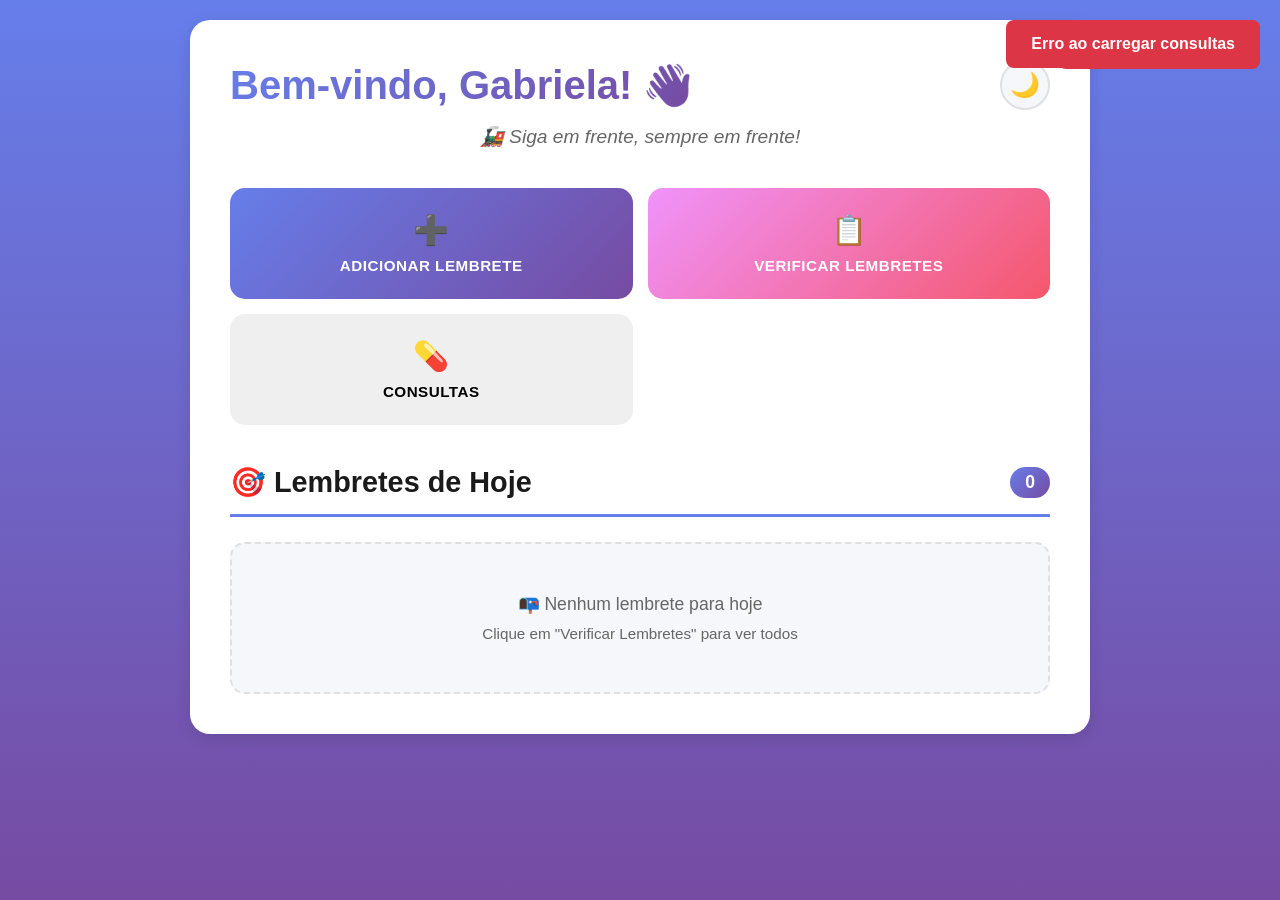
==== index.html @ a09200aa "Update index.html" ====
<!DOCTYPE html>
<html lang="pt-BR">
<head>
  <meta charset="UTF-8">
  <meta name="viewport" content="width=device-width, initial-scale=1.0">
  <title>Sistema de Lembretes - Gabriela</title>
  <link rel="stylesheet" href="styles.css">
</head>
<body>
  <div class="container">
    <!-- Header com Toggle Dark/Light -->
    <header class="header">
      <div class="header-content">
        <h1 class="welcome-title">Bem-vindo, Gabriela! 👋</h1>
        <button class="theme-toggle" id="themeToggle" aria-label="Alternar tema">🌙</button>
      </div>
      <p class="daily-message" id="dailyMessage"></p>
    </header>

    <!-- Seção de Ações -->
    <section class="actions-section">
      <div class="actions-container">
        <button class="action-btn btn-add" id="btnAdicionar" aria-label="Adicionar novo lembrete">
          <span class="btn-icon">➕</span>
          <span class="btn-text">Adicionar Lembrete</span>
        </button>
        <button class="action-btn btn-verify" id="btnVerificar" aria-label="Verificar lembretes até 2 semanas">
          <span class="btn-icon">📋</span>
          <span class="btn-text">Verificar Lembretes</span>
        </button>
        <button class="action-btn btn-consultas" id="btnConsultas" aria-label="Gerenciar consultas">
          <span class="btn-icon">💊</span>
          <span class="btn-text">Consultas</span>
        </button>
      </div>
    </section>

    <!-- Modal para Adicionar Lembrete -->
    <div id="modalAdicionar" class="modal hidden">
      <div class="modal-content">
        <div class="modal-header">
          <h2>Adicionar Novo Lembrete</h2>
          <button class="close-btn" id="closeModal">&times;</button>
        </div>
        <form id="formLembrete" class="form-lembrete">
          <div class="form-group">
            <label for="nome">Nome do Contato</label>
            <input type="text" id="nome" placeholder="Digite o nome" maxlength="100">
          </div>
          <div class="form-group">
            <label for="telefone">Telefone</label>
            <input type="text" id="telefone" placeholder="Ex: 5537991118750 ou 037991118750" maxlength="15">
          </div>
          <div class="form-group">
            <label for="data">Data do Lembrete</label>
            <input type="date" id="data">
          </div>
          <div class="form-group">
            <label for="descricao">Mensagem</label>
            <textarea id="descricao" placeholder="Descreva o lembrete..." rows="4" maxlength="500"></textarea>
          </div>
          <button type="submit" class="submit-btn">Salvar Lembrete</button>
        </form>
      </div>
    </div>

    <!-- Modal para Verificar/Gerenciar Lembretes (NOVO) -->
    <div id="modalVerificar" class="modal-verificar hidden">
      <div class="modal-verificar-content">
        <div class="modal-verificar-header">
          <h2>📋 Verificar Lembretes</h2>
          <button class="close-btn-verificar" id="closeVerificar">&times;</button>
        </div>

        <!-- Filtros -->
        <div class="filtros-section">
          <div class="filtro-group">
            <label>Mostrar:</label>
            <select id="filtroSemana">
              <option value="semana">Esta Semana</option>
              <option value="duas-semanas">Até 2 Semanas</option>
              <option value="mes">Este Mês</option>
              <option value="todos" selected>Todos</option>
            </select>
          </div>

          <div class="filtro-group">
            <label>Status:</label>
            <select id="filtroStatus">
              <option value="todos" selected>Todos</option>
              <option value="pendentes">Pendentes</option>
              <option value="enviados">Enviados</option>
            </select>
          </div>

          <button class="btn-atualizar-modal" id="btnAtualizarModal">🔄 Atualizar</button>
        </div>

        <!-- Container de Lembretes -->
        <div class="lembretes-verificar-container" id="containerVerificar">
          <div class="loading">Carregando lembretes...</div>
        </div>

        <!-- Estatísticas -->
        <div class="modal-verificar-footer">
          <div class="stats">
            <span>Total: <strong id="totalStats">0</strong></span>
            <span>Pendentes: <strong id="pendentesStats">0</strong></span>
            <span>Enviados: <strong id="enviadosStats">0</strong></span>
          </div>
          <button class="btn-fechar-modal" id="btnFecharVerificar">Fechar</button>
        </div>
      </div>
    </div>

    <!-- Modal de Edição (dentro do modal de verificar) -->
    <div id="modalEditar" class="modal-editar hidden">
      <div class="modal-editar-content">
        <div class="modal-editar-header">
          <h2>Editar Lembrete</h2>
          <button class="close-btn" id="closeEditar">&times;</button>
        </div>

        <form id="formEditar" class="form-editar">
          <div class="form-group">
            <label for="editarNome">Nome do Contato</label>
            <input type="text" id="editarNome" placeholder="Digite o nome" maxlength="100">
          </div>

          <div class="form-group">
            <label for="editarTelefone">Telefone</label>
            <input type="text" id="editarTelefone" placeholder="Ex: 5537991118750" maxlength="15">
          </div>

          <div class="form-group">
            <label for="editarData">Data do Lembrete</label>
            <input type="date" id="editarData">
          </div>

          <div class="form-group">
            <label for="editarDescricao">Mensagem</label>
            <textarea id="editarDescricao" placeholder="Descreva o lembrete..." rows="4" maxlength="500"></textarea>
          </div>

          <div class="form-group">
            <label for="editarEnviado">
              <input type="checkbox" id="editarEnviado">
              Marcado como Enviado
            </label>
          </div>

          <div class="modal-editar-buttons">
            <button type="submit" class="btn-salvar-editar">✅ Salvar Alterações</button>
            <button type="button" class="btn-cancelar-editar" id="btnCancelarEditar">Cancelar</button>
          </div>
        </form>
      </div>
    </div>

    <!-- ==================== MODAL CONSULTAS ==================== -->
    <div id="modalConsultas" class="hidden">
      <div class="modal-consultas-content">
        
        <!-- Header -->
        <div class="modal-consultas-header">
          <h2>💊 Gerenciar Consultas</h2>
          <button class="close-consultas-btn" id="closeConsultas">&times;</button>
        </div>

        <!-- Abas -->
        <div class="consultas-tabs">
          <button class="tab-button active" onclick="document.querySelectorAll('.tab-content').forEach(e => e.classList.remove('active')); document.getElementById('tabAdicionar').classList.add('active'); document.querySelectorAll('.tab-button').forEach(e => e.classList.remove('active')); this.classList.add('active');">
            ➕ Adicionar
          </button>
          <button class="tab-button" onclick="document.querySelectorAll('.tab-content').forEach(e => e.classList.remove('active')); document.getElementById('tabListar').classList.add('active'); document.querySelectorAll('.tab-button').forEach(e => e.classList.remove('active')); this.classList.add('active');">
            📋 Minhas Consultas
          </button>
          <button class="tab-button" onclick="document.querySelectorAll('.tab-content').forEach(e => e.classList.remove('active')); document.getElementById('tabRelatorio').classList.add('active'); document.querySelectorAll('.tab-button').forEach(e => e.classList.remove('active')); this.classList.add('active');">
            📊 Relatório
          </button>
        </div>

        <!-- Aba: Adicionar -->
        <div id="tabAdicionar" class="tab-content active">
          <form id="formConsulta">
            <div class="form-group-consulta">
              <label for="mesConsulta">Mês *</label>
              <select id="mesConsulta" required>
                <option value="">Selecione...</option>
                <option value="01">01 - Janeiro</option>
                <option value="02">02 - Fevereiro</option>
                <option value="03">03 - Março</option>
                <option value="04">04 - Abril</option>
                <option value="05">05 - Maio</option>
                <option value="06">06 - Junho</option>
                <option value="07">07 - Julho</option>
                <option value="08">08 - Agosto</option>
                <option value="09">09 - Setembro</option>
                <option value="10">10 - Outubro</option>
                <option value="11">11 - Novembro</option>
                <option value="12">12 - Dezembro</option>
              </select>
            </div>

            <div class="form-group-consulta">
              <label for="anoConsulta">Ano *</label>
              <select id="anoConsulta" required>
                <option value="">Selecione...</option>
                <option value="2024">2024</option>
                <option value="2025">2025</option>
                <option value="2026" selected>2026</option>
                <option value="2027">2027</option>
              </select>
            </div>

            <div class="form-group-consulta">
              <label for="nomeConsulta">Nome da Pessoa *</label>
              <input type="text" id="nomeConsulta" placeholder="Ex: João Silva" required maxlength="100">
            </div>

            <div class="form-group-consulta">
              <label for="telefoneConsulta">Telefone</label>
              <input type="tel" id="telefoneConsulta" placeholder="Ex: 5537991118750" maxlength="15">
            </div>

            <div class="form-group-consulta">
              <label for="dataAgendamento">Data de Agendamento *</label>
              <input type="date" id="dataAgendamento" required>
            </div>

            <div class="form-group-consulta">
              <label for="dataConsulta">Data da Consulta *</label>
              <input type="date" id="dataConsulta" required>
            </div>

            <div class="form-group-consulta">
              <label for="formaPagamento">Forma de Pagamento</label>
              <select id="formaPagamento">
                <option value="">Selecione...</option>
                <option value="Dinheiro">Dinheiro</option>
                <option value="Débito">Débito</option>
                <option value="Crédito">Crédito</option>
                <option value="PIX">PIX</option>
                <option value="Cheque">Cheque</option>
                <option value="Outro">Outro</option>
              </select>
            </div>

            <div class="form-group-consulta">
              <label for="valorConsulta">Valor (R$)</label>
              <input type="number" id="valorConsulta" placeholder="Ex: 150.00" step="0.01" min="0">
            </div>

            <div class="form-group-consulta">
              <label for="notasConsulta">Notas</label>
              <textarea id="notasConsulta" placeholder="Observações adicionais..."></textarea>
            </div>

            <div class="form-buttons">
              <button type="submit" class="btn-submit-consulta">✅ Adicionar Consulta</button>
            </div>
          </form>
        </div>

        <!-- Aba: Listar -->
        <div id="tabListar" class="tab-content">
          <div id="containerConsultas" class="grid-consultas">
            <div class="empty-state">
              <p>📭 Carregando consultas...</p>
            </div>
          </div>
        </div>

        <!-- Aba: Relatório -->
        <div id="tabRelatorio" class="tab-content">
          <h3>📊 Gerar Relatório</h3>
          
          <div class="relatorio-filters">
            <select id="filtroMesRelatorio">
              <option value="">Mês (Todos)</option>
              <option value="01">01 - Janeiro</option>
              <option value="02">02 - Fevereiro</option>
              <option value="03">03 - Março</option>
              <option value="04">04 - Abril</option>
              <option value="05">05 - Maio</option>
              <option value="06">06 - Junho</option>
              <option value="07">07 - Julho</option>
              <option value="08">08 - Agosto</option>
              <option value="09">09 - Setembro</option>
              <option value="10">10 - Outubro</option>
              <option value="11">11 - Novembro</option>
              <option value="12">12 - Dezembro</option>
            </select>

            <select id="filtroAnoRelatorio">
              <option value="">Ano (Todos)</option>
              <option value="2024">2024</option>
              <option value="2025">2025</option>
              <option value="2026">2026</option>
              <option value="2027">2027</option>
            </select>

            <button id="btnGerarRelatorio">📊 Gerar Relatório</button>
          </div>

          <p style="color: #999; margin-top: 20px;">
            💡 <strong>Dica:</strong> Deixe em branco para gerar relatório de todos os períodos.<br>
            O relatório será aberto em uma nova janela com opção de impressão.
          </p>
        </div>

      </div>
    </div>
    <!-- ==================== FIM MODAL CONSULTAS ==================== -->

    <!-- Seção de Lembretes do Dia (se quiser manter) -->
    <section class="lembretes-section">
      <div class="lembretes-header">
        <h2>🎯 Lembretes de Hoje</h2>
        <span class="lembretes-count" id="countLembretes">0</span>
      </div>
      <div id="containerLembretes" class="lembretes-container">
        <div class="empty-state">
          <p>📭 Nenhum lembrete para hoje</p>
          <p class="empty-text">Clique em "Verificar Lembretes" para ver todos</p>
        </div>
      </div>
    </section>
  </div>

  <script src="mensagens.js"></script>
  <script src="main.js"></script>
  <script src="scroll-gradient.js"></script>
  <script src="consultas.js"></script>
</body>
</html>
---- styles.css ----
* {
  margin: 0;
  padding: 0;
  box-sizing: border-box;
}


:root {
  --primary-color: #667eea;
  --secondary-color: #764ba2;
  --text-primary: #1a1a1a;
  --text-secondary: #666;
  --bg-primary: #ffffff;
  --bg-secondary: #f5f7fa;
  --border-color: #e0e0e0;
  --shadow: 0 4px 15px rgba(0, 0, 0, 0.1);
  --transition: all 0.3s ease;
  --gradient-top: #667eea;
  --gradient-bottom: #764ba2;
}

body.dark-mode {
  --text-primary: #ffffff;
  --text-secondary: #b0b0b0;
  --bg-primary: #1a1a2e;
  --bg-secondary: #16213e;
  --border-color: #2d3561;
  --shadow: 0 4px 15px rgba(0, 0, 0, 0.3);
  --gradient-top: #0f0f1e;
  --gradient-bottom: #1a1a2e;
}

html, body {
  height: 100%;
}

body {
  font-family: 'Segoe UI', Tahoma, Geneva, Verdana, sans-serif;
  background: linear-gradient(180deg, var(--gradient-top) 0%, var(--gradient-bottom) 100%);
  background-attachment: fixed;
  color: var(--text-primary);
  transition: var(--transition);
  min-height: 100vh;
  padding: 20px;
}

.container {
  max-width: 900px;
  margin: 0 auto;
  background: var(--bg-primary);
  border-radius: 20px;
  padding: 40px;
  box-shadow: var(--shadow);
  animation: slideUp 0.5s ease;
}

/* Animações */
@keyframes slideUp {
  from {
    opacity: 0;
    transform: translateY(20px);
  }
  to {
    opacity: 1;
    transform: translateY(0);
  }
}

@keyframes slideDown {
  from {
    opacity: 0;
    transform: translateY(-20px);
  }
  to {
    opacity: 1;
    transform: translateY(0);
  }
}

@keyframes slideIn {
  from {
    opacity: 0;
    transform: translateX(-10px);
  }
  to {
    opacity: 1;
    transform: translateX(0);
  }
}

@keyframes fadeIn {
  from {
    opacity: 0;
  }
  to {
    opacity: 1;
  }
}

/* Header */
.header {
  text-align: center;
  margin-bottom: 40px;
  position: relative;
}

.header-content {
  display: flex;
  justify-content: space-between;
  align-items: center;
  margin-bottom: 15px;
}

.welcome-title {
  font-size: 2.5em;
  background: linear-gradient(135deg, var(--primary-color), var(--secondary-color));
  -webkit-background-clip: text;
  -webkit-text-fill-color: transparent;
  -moz-background-clip: text;
  -moz-text-fill-color: transparent;
  background-clip: text;
  margin: 0;
}

.theme-toggle {
  background: var(--bg-secondary);
  border: 2px solid var(--border-color);
  border-radius: 50%;
  width: 50px;
  height: 50px;
  font-size: 1.5em;
  cursor: pointer;
  transition: var(--transition);
  display: flex;
  align-items: center;
  justify-content: center;
}

.theme-toggle:hover {
  transform: scale(1.1);
  background: var(--primary-color);
  color: white;
  border-color: var(--primary-color);
}

.daily-message {
  font-size: 1.2em;
  color: var(--text-secondary);
  font-style: italic;
  margin: 15px 0 0 0;
}

/* Actions Section */
.actions-section {
  margin-bottom: 40px;
}

.actions-container {
  display: grid;
  grid-template-columns: 1fr 1fr;
  gap: 15px;
}

.action-btn.btn-gerenciar {
  background: linear-gradient(135deg, #20c997 0%, #138496 100%);
  color: white;
  grid-column: 1 / -1;
}

.action-btn.btn-gerenciar:hover {
  transform: translateY(-5px);
  box-shadow: 0 10px 25px rgba(32, 201, 151, 0.4);
}

.action-btn {
  display: flex;
  flex-direction: column;
  align-items: center;
  justify-content: center;
  gap: 10px;
  padding: 25px;
  border: none;
  border-radius: 15px;
  font-size: 1em;
  cursor: pointer;
  transition: var(--transition);
  font-weight: 600;
  text-transform: uppercase;
  letter-spacing: 0.5px;
}

.btn-add {
  background: linear-gradient(135deg, #667eea 0%, #764ba2 100%);
  color: white;
}

.btn-add:hover {
  transform: translateY(-5px);
  box-shadow: 0 10px 25px rgba(102, 126, 234, 0.4);
}

.btn-verify {
  background: linear-gradient(135deg, #f093fb 0%, #f5576c 100%);
  color: white;
}

.btn-verify:hover {
  transform: translateY(-5px);
  box-shadow: 0 10px 25px rgba(245, 87, 108, 0.4);
}

.btn-icon {
  font-size: 1.8em;
}

.btn-text {
  font-size: 0.95em;
}

/* Modal */
.modal {
  position: fixed;
  top: 0;
  left: 0;
  width: 100%;
  height: 100%;
  background: rgba(0, 0, 0, 0.5);
  display: flex;
  justify-content: center;
  align-items: center;
  z-index: 1000;
  animation: fadeIn 0.3s ease;
}

.modal.hidden {
  display: none;
}

.modal-content {
  background: var(--bg-primary);
  border-radius: 15px;
  padding: 30px;
  max-width: 500px;
  width: 90%;
  box-shadow: var(--shadow);
  animation: slideDown 0.3s ease;
}

.modal-header {
  display: flex;
  justify-content: space-between;
  align-items: center;
  margin-bottom: 20px;
  padding-bottom: 15px;
  border-bottom: 2px solid var(--border-color);
}

.modal-header h2 {
  font-size: 1.5em;
  color: var(--text-primary);
}

.close-btn {
  background: none;
  border: none;
  font-size: 1.8em;
  cursor: pointer;
  color: var(--text-secondary);
  transition: var(--transition);
}

.close-btn:hover {
  color: var(--primary-color);
  transform: rotate(90deg);
}

/* Form */
.form-lembrete {
  display: grid;
  gap: 20px;
}

.form-group {
  display: grid;
  gap: 8px;
}

.form-group label {
  font-weight: 600;
  color: var(--text-primary);
  font-size: 0.95em;
}

.form-group input,
.form-group textarea {
  padding: 12px 15px;
  border: 2px solid var(--border-color);
  border-radius: 8px;
  font-size: 1em;
  background: var(--bg-secondary);
  color: var(--text-primary);
  transition: var(--transition);
  font-family: inherit;
}

.form-group input:focus,
.form-group textarea:focus {
  outline: none;
  border-color: var(--primary-color);
  box-shadow: 0 0 10px rgba(102, 126, 234, 0.2);
}

.submit-btn {
  padding: 12px;
  background: linear-gradient(135deg, #667eea 0%, #764ba2 100%);
  color: white;
  border: none;
  border-radius: 8px;
  font-size: 1em;
  font-weight: 600;
  cursor: pointer;
  transition: var(--transition);
  text-transform: uppercase;
  letter-spacing: 0.5px;
}

.submit-btn:hover {
  transform: translateY(-2px);
  box-shadow: 0 10px 25px rgba(102, 126, 234, 0.4);
}

/* Lembretes Section */
.lembretes-section {
  margin-top: 40px;
}

.lembretes-header {
  display: flex;
  justify-content: space-between;
  align-items: center;
  margin-bottom: 25px;
  padding-bottom: 15px;
  border-bottom: 3px solid var(--primary-color);
}

.lembretes-header h2 {
  font-size: 1.8em;
  color: var(--text-primary);
}

.lembretes-count {
  background: linear-gradient(135deg, #667eea 0%, #764ba2 100%);
  color: white;
  padding: 5px 15px;
  border-radius: 20px;
  font-weight: 600;
  font-size: 1.1em;
}

.lembretes-container {
  display: grid;
  gap: 15px;
}

.empty-state {
  text-align: center;
  padding: 60px 20px;
  background: var(--bg-secondary);
  border-radius: 15px;
  border: 2px dashed var(--border-color);
}

.empty-state p {
  font-size: 1.3em;
  color: var(--text-secondary);
  margin: 10px 0;
}

.empty-text {
  font-size: 0.95em !important;
  color: var(--text-secondary);
}

/* Card de Lembrete */
.lembrete-card {
  background: var(--bg-secondary);
  border-left: 5px solid var(--primary-color);
  border-radius: 10px;
  padding: 20px;
  transition: var(--transition);
  animation: slideIn 0.3s ease;
}

.lembrete-card:hover {
  box-shadow: var(--shadow);
  transform: translateY(-3px);
}

.lembrete-header {
  display: grid;
  grid-template-columns: 1fr auto;
  gap: 15px;
  margin-bottom: 15px;
  align-items: start;
}

.lembrete-info h3 {
  font-size: 1.3em;
  color: var(--text-primary);
  margin-bottom: 8px;
  word-break: break-word;
}

/* Telefone Destacado */
.lembrete-telefone-destaque {
  background: linear-gradient(135deg, #667eea 0%, #764ba2 100%);
  color: white;
  padding: 10px 15px;
  border-radius: 8px;
  font-size: 1.05em;
  font-weight: 600;
  display: inline-block;
  transition: var(--transition);
  user-select: all;
}

.lembrete-telefone-destaque:hover {
  transform: scale(1.02);
  box-shadow: 0 5px 15px rgba(102, 126, 234, 0.3);
  cursor: pointer;
}

.lembrete-status {
  display: inline-block;
  padding: 6px 12px;
  border-radius: 20px;
  font-size: 0.85em;
  font-weight: 600;
  text-transform: uppercase;
}

.status-pendente {
  background: #fff3cd;
  color: #856404;
}

.status-enviado {
  background: #d4edda;
  color: #155724;
}

.lembrete-body {
  margin-bottom: 15px;
}

.lembrete-data {
  color: var(--text-secondary);
  font-size: 0.9em;
  margin-bottom: 10px;
}

/* Mensagem Destacada */
.lembrete-mensagem-destaque {
  background: var(--bg-primary);
  border: 2px solid var(--primary-color);
  border-radius: 8px;
  padding: 12px 15px;
  margin-bottom: 5px;
  transition: var(--transition);
  cursor: pointer;
  user-select: all;
}

.lembrete-mensagem-destaque:hover {
  background: linear-gradient(135deg, rgba(102, 126, 234, 0.1), rgba(118, 75, 162, 0.1));
  box-shadow: 0 5px 15px rgba(102, 126, 234, 0.2);
  border-color: #764ba2;
}

.lembrete-mensagem-destaque p {
  color: var(--text-primary);
  font-size: 0.95em;
  line-height: 1.6;
  margin: 0;
  word-break: break-word;
}

.lembrete-actions {
  display: flex;
  gap: 10px;
  flex-wrap: wrap;
  justify-content: flex-end;
}

.lembrete-btn {
  padding: 8px 15px;
  border: none;
  border-radius: 6px;
  cursor: pointer;
  font-size: 0.85em;
  font-weight: 600;
  transition: var(--transition);
  white-space: nowrap;
}

.btn-copiar {
  background: #17a2b8;
  color: white;
}

.btn-copiar:hover {
  background: #138496;
  transform: scale(1.05);
}

.btn-enviado {
  background: #d4edda;
  color: #155724;
}

.btn-enviado:hover {
  background: #c3e6cb;
  transform: scale(1.05);
}

.btn-deletar {
  background: #f8d7da;
  color: #721c24;
}

.btn-deletar:hover {
  background: #f5c6cb;
  transform: scale(1.05);
}

/* Modal de Confirmação */
.modal-confirmacao {
  position: fixed;
  top: 0;
  left: 0;
  width: 100%;
  height: 100%;
  background: rgba(0, 0, 0, 0.6);
  display: flex;
  justify-content: center;
  align-items: center;
  z-index: 3000;
  animation: fadeIn 0.3s ease;
}

.modal-confirmacao-content {
  background: var(--bg-primary);
  padding: 30px;
  border-radius: 15px;
  box-shadow: var(--shadow);
  text-align: center;
  border: 2px solid #dc3545;
  animation: slideDown 0.3s ease;
  max-width: 400px;
  width: 90%;
}

.modal-confirmacao-content h3 {
  color: var(--text-primary);
  margin-bottom: 15px;
  font-size: 1.3em;
}

.modal-confirmacao-content p {
  color: var(--text-secondary);
  margin-bottom: 20px;
}

.modal-confirmacao-buttons {
  display: flex;
  gap: 10px;
  justify-content: center;
}

.btn-confirm-delete,
.btn-cancel-delete {
  padding: 10px 20px;
  color: white;
  border: none;
  border-radius: 6px;
  cursor: pointer;
  font-weight: 600;
  transition: var(--transition);
}

.btn-confirm-delete {
  background: #dc3545;
}

.btn-confirm-delete:hover {
  background: #c82333;
  transform: scale(1.05);
}

.btn-cancel-delete {
  background: #6c757d;
}

.btn-cancel-delete:hover {
  background: #5a6268;
  transform: scale(1.05);
}

/* ========== MODAL VERIFICAR ========== */

.modal-verificar {
  position: fixed;
  top: 0;
  left: 0;
  width: 100%;
  height: 100%;
  background: rgba(0, 0, 0, 0.6);
  display: flex;
  justify-content: center;
  align-items: center;
  z-index: 1500;
  animation: fadeIn 0.3s ease;
}

.modal-verificar.hidden {
  display: none;
}

.modal-verificar-content {
  background: var(--bg-primary);
  border-radius: 15px;
  max-width: 1000px;
  width: 95%;
  height: 85vh;
  display: flex;
  flex-direction: column;
  box-shadow: 0 10px 50px rgba(0, 0, 0, 0.3);
  animation: slideDown 0.3s ease;
  border: 2px solid var(--primary-color);
}

.modal-verificar-header {
  background: linear-gradient(135deg, var(--primary-color), var(--secondary-color));
  color: white;
  padding: 20px 30px;
  border-radius: 13px 13px 0 0;
  display: flex;
  justify-content: space-between;
  align-items: center;
  border-bottom: 3px solid var(--secondary-color);
}

.modal-verificar-header h2 {
  font-size: 1.8em;
  margin: 0;
}

.close-btn-verificar {
  background: none;
  border: none;
  font-size: 1.8em;
  cursor: pointer;
  color: white;
  transition: all 0.3s ease;
}

.close-btn-verificar:hover {
  transform: rotate(90deg);
  opacity: 0.8;
}

.filtros-section {
  background: var(--bg-secondary);
  padding: 20px 30px;
  display: flex;
  gap: 20px;
  align-items: center;
  border-bottom: 1px solid var(--border-color);
  flex-wrap: wrap;
}

.filtro-group {
  display: flex;
  align-items: center;
  gap: 10px;
}

.filtro-group label {
  font-weight: 600;
  color: var(--text-primary);
  white-space: nowrap;
  font-size: 0.95em;
}

.filtro-group select {
  padding: 8px 12px;
  border: 2px solid var(--border-color);
  border-radius: 6px;
  background: var(--bg-primary);
  color: var(--text-primary);
  cursor: pointer;
  font-size: 0.95em;
  transition: all 0.3s ease;
}

.filtro-group select:focus {
  outline: none;
  border-color: var(--primary-color);
  box-shadow: 0 0 8px rgba(102, 126, 234, 0.3);
}

.btn-atualizar-modal {
  background: linear-gradient(135deg, #17a2b8, #138496);
  color: white;
  padding: 8px 20px;
  border: none;
  border-radius: 6px;
  cursor: pointer;
  font-weight: 600;
  transition: all 0.3s ease;
  font-size: 0.95em;
  margin-left: auto;
}

.btn-atualizar-modal:hover {
  transform: scale(1.05);
  box-shadow: 0 5px 15px rgba(23, 162, 184, 0.3);
}

.lembretes-verificar-container {
  flex: 1;
  overflow-y: auto;
  padding: 20px 30px;
  display: grid;
  grid-template-columns: repeat(auto-fill, minmax(350px, 1fr));
  gap: 20px;
}

.loading {
  grid-column: 1 / -1;
  text-align: center;
  padding: 60px 20px;
  font-size: 1.2em;
  color: var(--text-secondary);
  animation: pulse 1.5s infinite;
}

.sem-lembretes {
  grid-column: 1 / -1;
  text-align: center;
  padding: 80px 40px;
}

.sem-lembretes-icon {
  font-size: 4em;
  margin-bottom: 20px;
}

.sem-lembretes-texto {
  font-size: 1.3em;
  color: var(--text-secondary);
  margin: 10px 0;
}

.lembrete-verificar-card {
  background: var(--bg-secondary);
  border: 2px solid var(--primary-color);
  border-radius: 12px;
  padding: 20px;
  transition: all 0.3s ease;
  animation: slideIn 0.3s ease;
  display: flex;
  flex-direction: column;
}

.lembrete-verificar-card:hover {
  transform: translateY(-5px);
  box-shadow: 0 10px 30px rgba(102, 126, 234, 0.3);
  border-color: var(--secondary-color);
}

.lembrete-card-header {
  display: flex;
  justify-content: space-between;
  align-items: start;
  margin-bottom: 15px;
  padding-bottom: 10px;
  border-bottom: 1px solid var(--border-color);
}

.lembrete-card-title h3 {
  font-size: 1.3em;
  color: var(--text-primary);
  margin: 0 0 5px 0;
  word-break: break-word;
}

.lembrete-card-status {
  display: inline-block;
  padding: 6px 12px;
  border-radius: 20px;
  font-size: 0.85em;
  font-weight: 600;
  text-transform: uppercase;
  white-space: nowrap;
}

.lembrete-card-body {
  flex: 1;
  margin-bottom: 15px;
}

.lembrete-info-item {
  display: flex;
  gap: 10px;
  margin-bottom: 10px;
  padding: 8px;
  background: var(--bg-primary);
  border-radius: 6px;
  border-left: 3px solid var(--primary-color);
}

.lembrete-info-label {
  font-weight: 600;
  color: var(--primary-color);
  white-space: nowrap;
  min-width: 80px;
  font-size: 0.9em;
}

.lembrete-info-value {
  color: var(--text-primary);
  word-break: break-word;
  flex: 1;
  font-size: 0.9em;
}

.lembrete-telefone-card {
  background: linear-gradient(135deg, var(--primary-color), var(--secondary-color));
  color: white !important;
  border-left-color: white !important;
}

.lembrete-telefone-card .lembrete-info-label {
  color: white;
}

.lembrete-telefone-card .lembrete-info-value {
  color: white;
}

.lembrete-mensagem-card {
  background: linear-gradient(135deg, rgba(102, 126, 234, 0.1), rgba(118, 75, 162, 0.1));
  border-left-color: var(--secondary-color);
}

.lembrete-mensagem-card .lembrete-info-label {
  color: var(--secondary-color);
}

.lembrete-card-actions {
  display: flex;
  gap: 10px;
  flex-wrap: wrap;
}

.btn-card-acao {
  flex: 1;
  min-width: 100px;
  padding: 10px 15px;
  border: none;
  border-radius: 6px;
  cursor: pointer;
  font-weight: 600;
  font-size: 0.9em;
  transition: all 0.3s ease;
  text-align: center;
}

.btn-editar {
  background: #007bff;
  color: white;
}

.btn-editar:hover {
  background: #0056b3;
  transform: scale(1.05);
}

.btn-marcar-enviado {
  background: #28a745;
  color: white;
}

.btn-marcar-enviado:hover {
  background: #218838;
  transform: scale(1.05);
}

.btn-marcar-enviado.enviado {
  background: #6c757d;
}

.btn-marcar-enviado.enviado:hover {
  background: #5a6268;
}

.btn-deletar-card {
  background: #dc3545;
  color: white;
}

.btn-deletar-card:hover {
  background: #c82333;
  transform: scale(1.05);
}

.modal-verificar-footer {
  background: var(--bg-secondary);
  border-top: 2px solid var(--border-color);
  padding: 20px 30px;
  display: flex;
  justify-content: space-between;
  align-items: center;
  flex-wrap: wrap;
  gap: 20px;
  border-radius: 0 0 13px 13px;
}

.stats {
  display: flex;
  gap: 30px;
  font-size: 1em;
}

.stats span {
  color: var(--text-primary);
}

.stats strong {
  background: linear-gradient(135deg, var(--primary-color), var(--secondary-color));
  -webkit-background-clip: text;
  -webkit-text-fill-color: transparent;
  -moz-background-clip: text;
  -moz-text-fill-color: transparent;
  background-clip: text;
  font-size: 1.2em;
  margin-left: 5px;
}

.btn-fechar-modal {
  background: linear-gradient(135deg, #dc3545, #c82333);
  color: white;
  border: none;
  padding: 10px 25px;
  border-radius: 8px;
  cursor: pointer;
  font-weight: 600;
  font-size: 1em;
  transition: all 0.3s ease;
}

.btn-fechar-modal:hover {
  transform: translateY(-2px);
  box-shadow: 0 5px 15px rgba(220, 53, 69, 0.3);
}

/* ========== MODAL EDITAR ========== */

.modal-editar {
  position: fixed;
  top: 0;
  left: 0;
  width: 100%;
  height: 100%;
  background: rgba(0, 0, 0, 0.6);
  display: flex;
  justify-content: center;
  align-items: center;
  z-index: 2000;
  animation: fadeIn 0.3s ease;
}

.modal-editar.hidden {
  display: none;
}

.modal-editar-content {
  background: var(--bg-primary);
  border-radius: 15px;
  padding: 30px;
  max-width: 500px;
  width: 90%;
  box-shadow: 0 10px 50px rgba(0, 0, 0, 0.3);
  animation: slideDown 0.3s ease;
  border: 2px solid var(--primary-color);
}

.modal-editar-header {
  display: flex;
  justify-content: space-between;
  align-items: center;
  margin-bottom: 20px;
  padding-bottom: 15px;
  border-bottom: 2px solid var(--border-color);
}

.modal-editar-header h2 {
  font-size: 1.5em;
  color: var(--text-primary);
  margin: 0;
}

.form-editar {
  display: grid;
  gap: 18px;
}

.form-editar .form-group {
  display: grid;
  gap: 8px;
}

.form-editar label {
  font-weight: 600;
  color: var(--text-primary);
  font-size: 0.95em;
}

.form-editar input[type="text"],
.form-editar input[type="date"],
.form-editar textarea {
  padding: 12px 15px;
  border: 2px solid var(--border-color);
  border-radius: 8px;
  font-size: 1em;
  background: var(--bg-secondary);
  color: var(--text-primary);
  transition: all 0.3s ease;
  font-family: inherit;
}

.form-editar input[type="text"]:focus,
.form-editar input[type="date"]:focus,
.form-editar textarea:focus {
  outline: none;
  border-color: var(--primary-color);
  box-shadow: 0 0 10px rgba(102, 126, 234, 0.2);
}

.form-editar input[type="checkbox"] {
  width: 18px;
  height: 18px;
  cursor: pointer;
  accent-color: var(--primary-color);
}

.form-editar label:has(input[type="checkbox"]) {
  display: flex;
  align-items: center;
  gap: 10px;
  font-weight: 600;
  cursor: pointer;
}

.modal-editar-buttons {
  display: flex;
  gap: 10px;
  margin-top: 25px;
  padding-top: 15px;
  border-top: 2px solid var(--border-color);
}

.btn-salvar-editar {
  flex: 1;
  padding: 12px;
  background: linear-gradient(135deg, #28a745, #218838);
  color: white;
  border: none;
  border-radius: 8px;
  font-weight: 600;
  cursor: pointer;
  transition: all 0.3s ease;
  font-size: 1em;
}

.btn-salvar-editar:hover {
  transform: translateY(-2px);
  box-shadow: 0 10px 25px rgba(40, 167, 69, 0.3);
}

.btn-cancelar-editar {
  flex: 1;
  padding: 12px;
  background: #6c757d;
  color: white;
  border: none;
  border-radius: 8px;
  font-weight: 600;
  cursor: pointer;
  transition: all 0.3s ease;
  font-size: 1em;
}

.btn-cancelar-editar:hover {
  background: #5a6268;
  transform: translateY(-2px);
}

/* Responsivo */
@media (max-width: 768px) {
  .container {
    padding: 20px;
  }

  .welcome-title {
    font-size: 2em;
  }

  .actions-container {
    grid-template-columns: 1fr;
  }

  .lembrete-header {
    grid-template-columns: 1fr;
  }

  .lembrete-actions {
    justify-content: space-between;
  }

  .modal-content {
    padding: 20px;
  }
}

@media (max-width: 600px) {
  .container {
    border-radius: 15px;
    padding: 15px;
  }

  .welcome-title {
    font-size: 1.6em;
  }

  .header-content {
    flex-direction: column;
    gap: 15px;
  }

  .theme-toggle {
    width: 45px;
    height: 45px;
    font-size: 1.3em;
  }

  .daily-message {
    font-size: 1em;
  }

  .action-btn {
    padding: 18px;
    font-size: 0.9em;
  }

  .btn-icon {
    font-size: 1.5em;
  }

  .lembretes-header {
    flex-direction: column;
    gap: 10px;
  }

  .lembretes-header h2 {
    font-size: 1.3em;
  }

  .lembrete-card {
    padding: 15px;
  }

  .lembrete-info h3 {
    font-size: 1.1em;
  }

  .lembrete-actions {
    flex-direction: column;
    gap: 8px;
  }

  .lembrete-btn {
    width: 100%;
    text-align: center;
  }

  .modal-confirmacao-buttons {
    flex-direction: column;
  }
}

/* Media queries adicionais para modais */

@media (max-width: 1024px) {
  .lembretes-verificar-container {
    grid-template-columns: repeat(auto-fill, minmax(280px, 1fr));
  }
}

@media (max-width: 768px) {
  .modal-verificar-content {
    height: 90vh;
    max-width: 98%;
  }

  .modal-verificar-header {
    padding: 15px 20px;
  }

  .modal-verificar-header h2 {
    font-size: 1.4em;
  }

  .filtros-section {
    padding: 15px 20px;
    flex-direction: column;
    align-items: stretch;
  }

  .filtro-group {
    flex-direction: column;
  }

  .btn-atualizar-modal {
    margin-left: 0;
    width: 100%;
  }

  .lembretes-verificar-container {
    padding: 15px 20px;
    grid-template-columns: 1fr;
  }

  .modal-verificar-footer {
    flex-direction: column;
    padding: 15px 20px;
  }

  .stats {
    width: 100%;
    justify-content: space-around;
  }

  .btn-fechar-modal {
    width: 100%;
  }

  .modal-editar-content {
    width: 95%;
    padding: 20px;
  }

  .lembrete-card-actions {
    flex-direction: column;
  }

  .btn-card-acao {
    min-width: unset;
    width: 100%;
  }
}

@media (max-width: 600px) {
  .modal-verificar-header h2 {
    font-size: 1.2em;
  }

  .filtro-group label {
    font-size: 0.85em;
  }

  .filtro-group select {
    font-size: 0.85em;
  }

  .lembrete-verificar-card {
    padding: 15px;
  }

  .lembrete-card-title h3 {
    font-size: 1.1em;
  }

  .lembrete-info-label {
    font-size: 0.8em;
  }

  .lembrete-info-value {
    font-size: 0.8em;
  }

  .btn-card-acao {
    padding: 8px 12px;
    font-size: 0.8em;
  }

  .stats {
    flex-direction: column;
    gap: 10px;
  }

  .stats span {
    font-size: 0.9em;
  }
}
/* ==================== CONSULTAS - ESTILOS ====================  */

/* Modal de Consultas */
#modalConsultas {
  display: none;
  position: fixed;
  top: 0;
  left: 0;
  width: 100%;
  height: 100%;
  background: rgba(0, 0, 0, 0.7);
  z-index: 1000;
  overflow-y: auto;
}

#modalConsultas.hidden {
  display: none;
}

.modal-consultas-content {
  background: white;
  border-radius: 15px;
  max-width: 1200px;
  width: 95%;
  margin: 20px auto;
  padding: 30px;
  box-shadow: 0 10px 40px rgba(0, 0, 0, 0.3);
}

.modal-consultas-header {
  display: flex;
  justify-content: space-between;
  align-items: center;
  margin-bottom: 25px;
  border-bottom: 2px solid #667eea;
  padding-bottom: 15px;
}

.modal-consultas-header h2 {
  color: #667eea;
  font-size: 1.8em;
  margin: 0;
}

.close-consultas-btn {
  background: none;
  border: none;
  font-size: 28px;
  cursor: pointer;
  color: #666;
  transition: color 0.3s;
}

.close-consultas-btn:hover {
  color: #dc3545;
}

/* Abas de Consultas */
.consultas-tabs {
  display: flex;
  gap: 10px;
  margin-bottom: 25px;
  border-bottom: 2px solid #eee;
  flex-wrap: wrap;
}

.tab-button {
  padding: 12px 20px;
  border: none;
  background: #f5f5f5;
  color: #666;
  cursor: pointer;
  border-radius: 8px 8px 0 0;
  font-weight: 600;
  transition: all 0.3s;
  position: relative;
  bottom: -2px;
}

.tab-button.active {
  background: #667eea;
  color: white;
}

.tab-button:hover {
  background: #e0e0e0;
}

.tab-button.active:hover {
  background: #764ba2;
}

/* Conteúdo das Abas */
.tab-content {
  display: none;
}

.tab-content.active {
  display: block;
  animation: fadeIn 0.3s ease;
}

@keyframes fadeIn {
  from { opacity: 0; }
  to { opacity: 1; }
}

/* Formulário de Consulta */
#formConsulta {
  display: grid;
  grid-template-columns: repeat(auto-fit, minmax(200px, 1fr));
  gap: 15px;
  margin-bottom: 20px;
}

.form-group-consulta {
  display: flex;
  flex-direction: column;
}

.form-group-consulta label {
  font-weight: 600;
  color: #333;
  margin-bottom: 8px;
  font-size: 0.95em;
}

.form-group-consulta input,
.form-group-consulta select,
.form-group-consulta textarea {
  padding: 12px;
  border: 2px solid #ddd;
  border-radius: 8px;
  font-family: inherit;
  font-size: 0.95em;
  transition: all 0.3s;
}

.form-group-consulta input:focus,
.form-group-consulta select:focus,
.form-group-consulta textarea:focus {
  outline: none;
  border-color: #667eea;
  box-shadow: 0 0 0 3px rgba(102, 126, 234, 0.1);
}

.form-group-consulta textarea {
  grid-column: 1 / -1;
  resize: vertical;
  min-height: 80px;
}

/* Botões do Formulário */
.form-buttons {
  display: flex;
  gap: 10px;
  margin-top: 20px;
  grid-column: 1 / -1;
}

.btn-submit-consulta {
  background: linear-gradient(135deg, #667eea 0%, #764ba2 100%);
  color: white;
  border: none;
  padding: 12px 30px;
  border-radius: 8px;
  font-weight: 600;
  cursor: pointer;
  transition: all 0.3s;
}

.btn-submit-consulta:hover {
  transform: translateY(-2px);
  box-shadow: 0 5px 15px rgba(102, 126, 234, 0.4);
}

.btn-submit-consulta:active {
  transform: translateY(0);
}

/* Grid de Consultas */
.secao-mes {
  margin-bottom: 40px;
  padding: 20px;
  background: #f9f9f9;
  border-radius: 12px;
  border-left: 5px solid #667eea;
}

.titulo-mes {
  color: #667eea;
  font-size: 1.3em;
  margin: 0 0 20px 0;
  padding-bottom: 10px;
  border-bottom: 2px dashed #ddd;
}

.grid-consultas {
  display: grid;
  grid-template-columns: repeat(auto-fill, minmax(300px, 1fr));
  gap: 20px;
}

/* Card de Consulta */
.consulta-card {
  background: white;
  border-radius: 12px;
  padding: 20px;
  box-shadow: 0 4px 12px rgba(0, 0, 0, 0.1);
  border-left: 4px solid #667eea;
  transition: all 0.3s cubic-bezier(0.4, 0, 0.2, 1);
  position: relative;
  overflow: hidden;
}

.consulta-card::before {
  content: '';
  position: absolute;
  top: 0;
  left: 0;
  right: 0;
  height: 3px;
  background: linear-gradient(90deg, #667eea, #764ba2, #f093fb, #667eea);
  background-size: 200% 100%;
}

.consulta-card:hover {
  transform: translateY(-8px);
  box-shadow: 0 12px 24px rgba(102, 126, 234, 0.3);
}

.consulta-header {
  display: flex;
  justify-content: space-between;
  align-items: flex-start;
  margin-bottom: 15px;
  padding-bottom: 15px;
  border-bottom: 2px solid #eee;
}

.consulta-numero {
  flex: 1;
}

.numero-badge {
  display: inline-block;
  background: linear-gradient(135deg, #667eea 0%, #764ba2 100%);
  color: white;
  padding: 6px 12px;
  border-radius: 20px;
  font-weight: 700;
  font-size: 0.9em;
  margin-bottom: 8px;
}

.consulta-numero h3 {
  margin: 8px 0 0 0;
  color: #333;
  font-size: 1.2em;
}

.consulta-actions {
  display: flex;
  gap: 8px;
}

.btn-editar,
.btn-deletar {
  background: none;
  border: none;
  font-size: 1.2em;
  cursor: pointer;
  padding: 6px 10px;
  border-radius: 6px;
  transition: all 0.3s;
}

.btn-editar {
  background: #e3f2fd;
}

.btn-editar:hover {
  background: #bbdefb;
  transform: scale(1.1);
}

.btn-deletar {
  background: #ffebee;
}

.btn-deletar:hover {
  background: #ffcdd2;
  transform: scale(1.1);
}

/* Corpo do Card */
.consulta-body {
  display: flex;
  flex-direction: column;
  gap: 12px;
}

.consulta-body p {
  margin: 0;
  font-size: 0.95em;
  color: #555;
  display: flex;
  align-items: center;
  gap: 8px;
}

.consulta-body .label {
  font-weight: 600;
  color: #333;
  min-width: 100px;
}

.consulta-body strong {
  color: #667eea;
  font-weight: 700;
}

.link-comprovante {
  color: #667eea;
  text-decoration: none;
  font-weight: 600;
  transition: all 0.3s;
  padding: 6px 12px;
  background: #f0f4ff;
  border-radius: 6px;
  display: inline-block;
}

.link-comprovante:hover {
  background: #667eea;
  color: white;
}

/* Filtros de Relatório */
.relatorio-filters {
  display: flex;
  gap: 15px;
  align-items: flex-end;
  margin-bottom: 20px;
  flex-wrap: wrap;
}

.relatorio-filters select {
  padding: 10px 15px;
  border: 2px solid #ddd;
  border-radius: 8px;
  font-size: 0.95em;
}

.relatorio-filters select:focus {
  outline: none;
  border-color: #667eea;
}

#btnGerarRelatorio {
  background: linear-gradient(135deg, #43e97b 0%, #38f9d7 100%);
  color: white;
  border: none;
  padding: 10px 25px;
  border-radius: 8px;
  font-weight: 600;
  cursor: pointer;
  transition: all 0.3s;
}

#btnGerarRelatorio:hover {
  transform: translateY(-2px);
  box-shadow: 0 5px 15px rgba(67, 233, 123, 0.4);
}

/* Estado Vazio */
.empty-state {
  text-align: center;
  padding: 40px 20px;
  color: #999;
}

.empty-state p {
  font-size: 1.1em;
  margin: 10px 0;
}

.empty-text {
  font-size: 0.95em;
  color: #bbb;
}

/* Responsividade */
@media (max-width: 768px) {
  .modal-consultas-content {
    margin: 10px;
    padding: 20px;
  }

  #formConsulta {
    grid-template-columns: 1fr;
  }

  .grid-consultas {
    grid-template-columns: 1fr;
  }

  .consultas-tabs {
    flex-direction: column;
  }

  .tab-button {
    width: 100%;
    border-radius: 8px;
    bottom: 0;
  }

  .relatorio-filters {
    flex-direction: column;
    align-items: stretch;
  }

  .relatorio-filters select,
  #btnGerarRelatorio {
    width: 100%;
  }
}

@media (max-width: 480px) {
  .modal-consultas-header {
    flex-direction: column;
    gap: 10px;
  }

  .modal-consultas-header h2 {
    font-size: 1.4em;
  }

  .consulta-header {
    flex-direction: column;
    gap: 10px;
  }

  .consulta-actions {
    width: 100%;
    justify-content: flex-start;
  }
}

/* ==================== MELHORIA GERAL DOS CARDS ====================  */

/* Melhorar cards de lembretes também */
.lembrete-card,
.lembrete-verificar-card {
  transition: all 0.3s cubic-bezier(0.4, 0, 0.2, 1);
  position: relative;
}

.lembrete-card::after,
.lembrete-verificar-card::after {
  content: '';
  position: absolute;
  top: 0;
  left: 0;
  right: 0;
  height: 3px;
  background: linear-gradient(90deg, #667eea, #764ba2, #f093fb, #667eea);
  background-size: 200% 100%;
  animation: shimmer 3s infinite;
}

@keyframes shimmer {
  0%, 100% { background-position: 0% center; }
  50% { background-position: 100% center; }
}

.lembrete-card:hover,
.lembrete-verificar-card:hover {
  transform: translateY(-6px);
  box-shadow: 0 15px 30px rgba(102, 126, 234, 0.25);
}

/* Melhorar ações dos cards */
.lembrete-actions {
  display: grid;
  grid-template-columns: repeat(auto-fit, minmax(100px, 1fr));
  gap: 10px;
}

.lembrete-btn {
  padding: 10px 15px;
  border: none;
  border-radius: 8px;
  font-weight: 600;
  cursor: pointer;
  transition: all 0.3s;
  font-size: 0.95em;
}

.lembrete-btn:hover {
  transform: translateY(-2px);
  box-shadow: 0 4px 12px rgba(0, 0, 0, 0.15);
}

.btn-copiar {
  background: #e3f2fd;
  color: #1976d2;
}

.btn-copiar:hover {
  background: #bbdefb;
}

.btn-enviado {
  background: #e8f5e9;
  color: #388e3c;
}

.btn-enviado:hover {
  background: #c8e6c9;
}

.btn-deletar-card {
  background: #ffebee;
  color: #d32f2f;
}

.btn-deletar-card:hover {
  background: #ffcdd2;
}

/* Animação de entrada dos cards */
.lembrete-card,
.consulta-card {
  animation: slideUp 0.5s ease-out;
}

@keyframes slideUp {
  from {
    opacity: 0;
    transform: translateY(20px);
  }
  to {
    opacity: 1;
    transform: translateY(0);
  }
}

/* ==================== CORREÇÃO MODAL CONSULTAS ==================== */

/* Modal deve aparecer quando não tem .hidden */
#modalConsultas {
  display: none !important;
  position: fixed;
  top: 0;
  left: 0;
  width: 100%;
  height: 100%;
  background: rgba(0, 0, 0, 0.7);
  z-index: 1000;
  overflow-y: auto;
}

#modalConsultas:not(.hidden) {
  display: flex !important;
  visibility: visible !important;
  opacity: 1 !important;
}

#modalConsultas.hidden {
  display: none !important;
  visibility: hidden !important;
  opacity: 0 !important;
  pointer-events: none !important;
}

.modal-consultas-content {
  background: white;
  border-radius: 15px;
  max-width: 1000px;
  margin: 20px auto;
  padding: 30px;
  box-shadow: 0 10px 40px rgba(0, 0, 0, 0.3);
  width: 95%;
  max-height: 90vh;
  overflow-y: auto;
}

.modal-consultas-header {
  display: flex;
  justify-content: space-between;
  align-items: center;
  margin-bottom: 25px;
  border-bottom: 2px solid #667eea;
  padding-bottom: 15px;
}

.modal-consultas-header h2 {
  color: #667eea;
  font-size: 1.8em;
  margin: 0;
}

.close-consultas-btn {
  background: none;
  border: none;
  font-size: 28px;
  cursor: pointer;
  color: #666;
  transition: color 0.3s;
}

.close-consultas-btn:hover {
  color: #dc3545;
}

/* Abas */
.consultas-tabs {
  display: flex;
  gap: 10px;
  margin-bottom: 25px;
  border-bottom: 2px solid #eee;
  flex-wrap: wrap;
}

.tab-button {
  padding: 12px 20px;
  border: none;
  background: #f5f5f5;
  color: #666;
  cursor: pointer;
  border-radius: 8px 8px 0 0;
  font-weight: 600;
  transition: all 0.3s;
  position: relative;
  bottom: -2px;
}

.tab-button.active {
  background: #667eea;
  color: white;
}

.tab-button:hover {
  background: #e0e0e0;
}

.tab-button.active:hover {
  background: #764ba2;
}

.tab-content {
  display: none;
}

.tab-content.active {
  display: block;
  animation: fadeIn 0.3s ease;
}

@keyframes fadeIn {
  from { opacity: 0; }
  to { opacity: 1; }
}

/* Formulário Consulta */
#formConsulta {
  display: grid;
  grid-template-columns: repeat(auto-fit, minmax(200px, 1fr));
  gap: 15px;
  margin-bottom: 20px;
}

.form-group-consulta {
  display: flex;
  flex-direction: column;
}

.form-group-consulta label {
  font-weight: 600;
  color: #333;
  margin-bottom: 8px;
  font-size: 0.95em;
}

.form-group-consulta input,
.form-group-consulta select,
.form-group-consulta textarea {
  padding: 12px;
  border: 2px solid #ddd;
  border-radius: 8px;
  font-family: inherit;
  font-size: 0.95em;
  transition: all 0.3s;
}

.form-group-consulta input:focus,
.form-group-consulta select:focus,
.form-group-consulta textarea:focus {
  outline: none;
  border-color: #667eea;
  box-shadow: 0 0 0 3px rgba(102, 126, 234, 0.1);
}

.form-group-consulta textarea {
  grid-column: 1 / -1;
  resize: vertical;
  min-height: 80px;
}

.form-buttons {
  display: flex;
  gap: 10px;
  margin-top: 20px;
  grid-column: 1 / -1;
}

.btn-submit-consulta {
  background: linear-gradient(135deg, #667eea 0%, #764ba2 100%);
  color: white;
  border: none;
  padding: 12px 30px;
  border-radius: 8px;
  font-weight: 600;
  cursor: pointer;
  transition: all 0.3s;
}

.btn-submit-consulta:hover {
  transform: translateY(-2px);
  box-shadow: 0 5px 15px rgba(102, 126, 234, 0.4);
}

.btn-submit-consulta:active {
  transform: translateY(0);
}

/* Grid de Consultas */
.secao-mes {
  margin-bottom: 40px;
  padding: 20px;
  background: #f9f9f9;
  border-radius: 12px;
  border-left: 5px solid #667eea;
}

.titulo-mes {
  color: #667eea;
  font-size: 1.3em;
  margin: 0 0 20px 0;
  padding-bottom: 10px;
  border-bottom: 2px dashed #ddd;
}

.grid-consultas {
  display: grid;
  grid-template-columns: repeat(auto-fill, minmax(300px, 1fr));
  gap: 20px;
}

/* Card Consulta */
.consulta-card {
  background: white;
  border-radius: 12px;
  padding: 20px;
  box-shadow: 0 4px 12px rgba(0, 0, 0, 0.1);
  border-left: 4px solid #667eea;
  transition: all 0.3s cubic-bezier(0.4, 0, 0.2, 1);
  position: relative;
}

.consulta-card:hover {
  transform: translateY(-8px);
  box-shadow: 0 12px 24px rgba(102, 126, 234, 0.3);
}

.consulta-header {
  display: flex;
  justify-content: space-between;
  align-items: flex-start;
  margin-bottom: 15px;
  padding-bottom: 15px;
  border-bottom: 2px solid #eee;
}

.numero-badge {
  display: inline-block;
  background: linear-gradient(135deg, #667eea 0%, #764ba2 100%);
  color: white;
  padding: 6px 12px;
  border-radius: 20px;
  font-weight: 700;
  font-size: 0.9em;
  margin-bottom: 8px;
}

.consulta-numero h3 {
  margin: 8px 0 0 0;
  color: #333;
  font-size: 1.2em;
}

.consulta-actions {
  display: flex;
  gap: 8px;
}

.btn-editar,
.btn-deletar {
  background: none;
  border: none;
  font-size: 1.2em;
  cursor: pointer;
  padding: 6px 10px;
  border-radius: 6px;
  transition: all 0.3s;
}

.btn-editar {
  background: #e3f2fd;
}

.btn-editar:hover {
  background: #bbdefb;
  transform: scale(1.1);
}

.btn-deletar {
  background: #ffebee;
}

.btn-deletar:hover {
  background: #ffcdd2;
  transform: scale(1.1);
}

.consulta-body {
  display: flex;
  flex-direction: column;
  gap: 12px;
}

.consulta-body p {
  margin: 0;
  font-size: 0.95em;
  color: #555;
}

.consulta-body .label {
  font-weight: 600;
  color: #333;
}

.consulta-body strong {
  color: #667eea;
  font-weight: 700;
}

/* Filtros Relatório */
.relatorio-filters {
  display: flex;
  gap: 15px;
  align-items: flex-end;
  margin-bottom: 20px;
  flex-wrap: wrap;
}

.relatorio-filters select {
  padding: 10px 15px;
  border: 2px solid #ddd;
  border-radius: 8px;
  font-size: 0.95em;
}

.relatorio-filters select:focus {
  outline: none;
  border-color: #667eea;
}

#btnGerarRelatorio {
  background: linear-gradient(135deg, #43e97b 0%, #38f9d7 100%);
  color: white;
  border: none;
  padding: 10px 25px;
  border-radius: 8px;
  font-weight: 600;
  cursor: pointer;
  transition: all 0.3s;
}

#btnGerarRelatorio:hover {
  transform: translateY(-2px);
  box-shadow: 0 5px 15px rgba(67, 233, 123, 0.4);
}

/* Empty State */
.empty-state {
  text-align: center;
  padding: 40px 20px;
  color: #999;
}

.empty-state p {
  font-size: 1.1em;
  margin: 10px 0;
}

.empty-text {
  font-size: 0.95em;
  color: #bbb;
}

/* Responsivo */
@media (max-width: 768px) {
  .modal-consultas-content {
    margin: 10px;
    padding: 20px;
  }

  #formConsulta {
    grid-template-columns: 1fr;
  }

  .grid-consultas {
    grid-template-columns: 1fr;
  }

  .consultas-tabs {
    flex-direction: column;
  }

  .tab-button {
    width: 100%;
    border-radius: 8px;
    bottom: 0;
  }

  .relatorio-filters {
    flex-direction: column;
    align-items: stretch;
  }

  .relatorio-filters select,
  #btnGerarRelatorio {
    width: 100%;
  }
}

@media (max-width: 480px) {
  .modal-consultas-header {
    flex-direction: column;
    gap: 10px;
  }

  .modal-consultas-header h2 {
    font-size: 1.4em;
  }

  .consulta-header {
    flex-direction: column;
    gap: 10px;
  }

  .consulta-actions {
    width: 100%;
    justify-content: flex-start;
  }
}

/* ==================== ESTILO LISTA DE CONSULTAS ==================== */

.secao-mes-lista {
  margin-bottom: 30px;
  padding: 0;
}

.titulo-mes-lista {
  color: #667eea;
  font-size: 1.2em;
  margin-bottom: 15px;
  padding: 15px;
  background: #f5f7fa;
  border-radius: 8px;
  border-left: 4px solid #667eea;
  font-weight: 600;
}

.tabela-consultas {
  width: 100%;
  min-width: 1200px;
  border-collapse: collapse;
  background: white;
  box-shadow: 0 2px 8px rgba(0, 0, 0, 0.1);
  border-radius: 8px;
  overflow: hidden;
  margin-bottom: 20px;
  font-family: 'Segoe UI', 'Roboto', 'Helvetica Neue', Arial, sans-serif;
}

.tabela-consultas thead {
  background: linear-gradient(135deg, #667eea 0%, #764ba2 100%);
  color: white;
  position: sticky;
  top: 0;
}

.tabela-consultas th {
  padding: 15px;
  text-align: left;
  font-weight: 600;
  font-size: 0.95em;
  white-space: nowrap;
  font-family: 'Segoe UI', 'Roboto', 'Helvetica Neue', Arial, sans-serif;
}

.tabela-consultas td {
  padding: 12px 15px;
  border-bottom: 1px solid #e0e0e0;
  font-size: 0.95em;
  color: #333;
  font-family: 'Segoe UI', 'Roboto', 'Helvetica Neue', Arial, sans-serif;
}

.tabela-consultas tbody tr {
  transition: background 0.2s ease;
}

.tabela-consultas tbody tr:hover {
  background: #f9f9f9;
}

.tabela-consultas tbody tr:nth-child(even) {
  background: #fafbfc;
}

.numero-col {
  font-weight: 700;
  color: #667eea;
  min-width: 60px;
}

.nome-col {
  font-weight: 600;
  color: #333;
  min-width: 180px;
}

.tel-col {
  min-width: 130px;
  font-family: monospace;
  color: #333;
}

.data-col {
  min-width: 110px;
  text-align: center;
  color: #333;
}

.pagamento-col {
  min-width: 100px;
  color: #333;
}

.valor-col {
  font-weight: 600;
  color: #28a745;
  min-width: 120px;
  text-align: right;
}

.notas-col {
  color: #666;
  font-size: 0.9em;
  min-width: 150px;
  word-break: break-word;
}

.acao-col {
  text-align: center;
  min-width: 80px;
  color: #333;
}

.btn-del {
  background: #ffebee;
  border: none;
  padding: 6px 12px;
  border-radius: 6px;
  font-size: 1.1em;
  cursor: pointer;
  transition: all 0.2s;
}

.btn-del:hover {
  background: #ffcdd2;
  transform: scale(1.1);
}

/* Responsividade para tabela */
@media (max-width: 1024px) {
  .tabela-consultas {
    font-size: 0.9em;
  }

  .tabela-consultas th,
  .tabela-consultas td {
    padding: 10px;
  }
}

@media (max-width: 768px) {
  .tabela-consultas {
    font-size: 0.85em;
  }

  .tabela-consultas thead {
    display: none;
  }

  .tabela-consultas tbody,
  .tabela-consultas tr,
  .tabela-consultas td {
    display: block;
    width: 100%;
  }

  .tabela-consultas tr {
    margin-bottom: 15px;
    border: 1px solid #ddd;
    border-radius: 8px;
    overflow: hidden;
  }

  .tabela-consultas td {
    text-align: right;
    padding-left: 50%;
    position: relative;
    border: none;
    padding: 12px;
  }

  .tabela-consultas td::before {
    content: attr(data-label);
    position: absolute;
    left: 12px;
    font-weight: 600;
    color: #667eea;
  }
}

/* Modal de Confirmação - Deletar */
.modal-confirmacao {
  position: fixed;
  top: 0;
  left: 0;
  width: 100%;
  height: 100%;
  background: rgba(0, 0, 0, 0.5);
  display: flex;
  align-items: center;
  justify-content: center;
  z-index: 3000;
}

.modal-confirmacao-content {
  background: white;
  padding: 30px;
  border-radius: 12px;
  box-shadow: 0 10px 40px rgba(0, 0, 0, 0.3);
  max-width: 400px;
  text-align: center;
  color: #333;
}

.modal-confirmacao-content h3 {
  margin: 0 0 15px 0;
  font-size: 1.2em;
  color: #333;
}

.modal-confirmacao-content p {
  margin: 0 0 25px 0;
  color: #666;
  font-size: 0.95em;
}

.modal-confirmacao-buttons {
  display: flex;
  gap: 10px;
  justify-content: center;
}

.btn-confirm-delete {
  background: #dc3545;
  color: white;
  border: none;
  padding: 10px 20px;
  border-radius: 6px;
  cursor: pointer;
  font-weight: 600;
  transition: background 0.2s;
}

.btn-confirm-delete:hover {
  background: #c82333;
}

.btn-cancel-delete {
  background: #6c757d;
  color: white;
  border: none;
  padding: 10px 20px;
  border-radius: 6px;
  cursor: pointer;
  font-weight: 600;
  transition: background 0.2s;
}

.btn-cancel-delete:hover {
  background: #5a6268;
}

/* Modal Preview Relatório */
.modal-relatorio-preview {
  animation: fadeIn 0.3s ease;
}

@keyframes fadeIn {
  from {
    opacity: 0;
  }
  to {
    opacity: 1;
  }
}

/* Botão Editar */
.btn-editar {
  background: #ffc107;
  color: #333;
  border: none;
  padding: 6px 12px;
  border-radius: 6px;
  font-size: 1em;
  cursor: pointer;
  transition: all 0.2s;
  margin-right: 5px;
}

.btn-editar:hover {
  background: #ffb300;
  transform: scale(1.1);
}

/* Modal Editar Consulta */
.modal-editar-consulta {
  animation: fadeIn 0.3s ease;
}

@keyframes fadeInEdit {
  from {
    opacity: 0;
    transform: scale(0.95);
  }
  to {
    opacity: 1;
    transform: scale(1);
  }
}

.modal-editar-consulta > div {
  animation: fadeInEdit 0.3s ease;
}

/* Abas de Meses HORIZONTAIS no Topo */
.abas-container {
  display: flex !important;
  flex-wrap: nowrap !important;
  width: 100% !important;
  gap: 10px !important;
  margin-bottom: 20px !important;
  padding-bottom: 10px !important;
  box-sizing: border-box !important;
  overflow-x: auto !important;
  
  /* Ocupar toda a largura da grid */
  grid-column: 1 / -1 !important;
}

.aba-mes-top {
  padding: 15px 20px !important;
  background: #f5f7fa !important;
  border: 2px solid #ddd !important;
  border-radius: 8px 8px 0 0 !important;
  cursor: pointer !important;
  font-weight: 600 !important;
  color: #667eea !important;
  transition: all 0.3s ease !important;
  user-select: none !important;
  text-align: center !important;
  min-width: 180px !important;
  white-space: nowrap !important;
  flex-shrink: 0 !important;
  display: inline-block !important;
}

.aba-mes-top:hover {
  background: #e8ecf7 !important;
  border-color: #667eea !important;
}

.aba-mes-top.aba-ativa {
  background: linear-gradient(135deg, #667eea 0%, #764ba2 100%) !important;
  color: white !important;
  border-color: #667eea !important;
  box-shadow: 0 4px 12px rgba(102, 126, 234, 0.3) !important;
}

/* Tabela com Abas */
.tabela-consultas-com-abas {
  width: 100%;
  border-collapse: collapse;
  background: white;
  box-shadow: 0 2px 8px rgba(0, 0, 0, 0.1);
  border-radius: 0 8px 8px 8px;
  font-family: 'Segoe UI', 'Roboto', 'Helvetica Neue', Arial, sans-serif;
  
  /* Ocupar toda a largura da grid */
  grid-column: 1 / -1 !important;
}

.tabela-consultas-com-abas thead {
  background: linear-gradient(135deg, #667eea 0%, #764ba2 100%);
  color: white;
  position: sticky;
  top: 0;
  z-index: 10;
}

.tabela-consultas-com-abas th {
  padding: 15px;
  text-align: left;
  font-weight: 600;
  font-size: 0.95em;
  white-space: nowrap;
}

.tabela-consultas-com-abas td {
  padding: 12px 15px;
  border-bottom: 1px solid #e0e0e0;
  font-size: 0.95em;
  color: #333;
}

.tabela-consultas-com-abas tbody tr {
  transition: background 0.2s ease;
}

.tabela-consultas-com-abas tbody tr:hover {
  background: #f9f9f9;
}

.tabela-consultas-com-abas tbody tr:nth-child(even) {
  background: #fafbfc;
}

/* FORÇA ABAS SEMPRE HORIZONTAIS */
.abas-container {
  display: flex !important;
  flex-wrap: nowrap !important;
  width: auto !important;
  min-width: 100% !important;
}

.abas-container .aba-mes-top {
  flex: 0 0 auto !important;
  display: inline-flex !important;
  align-items: center !important;
}

/* Dark Mode para Modal Consultas */
#modalConsultas.dark-mode {
  background: rgba(26, 26, 46, 0.95) !important;
}

#modalConsultas.dark-mode .modal-consultas-content {
  background: #16213e !important;
  color: #ffffff !important;
}

#modalConsultas.dark-mode .modal-consultas-header {
  border-bottom-color: #2d3561 !important;
  color: #ffffff !important;
}

#modalConsultas.dark-mode .modal-consultas-header h2 {
  color: #667eea !important;
}

#modalConsultas.dark-mode input,
#modalConsultas.dark-mode select,
#modalConsultas.dark-mode textarea {
  background: #0f0f1e !important;
  color: #ffffff !important;
  border-color: #2d3561 !important;
}

#modalConsultas.dark-mode input::placeholder,
#modalConsultas.dark-mode textarea::placeholder {
  color: #b0b0b0 !important;
}

#modalConsultas.dark-mode label {
  color: #ffffff !important;
}

#modalConsultas.dark-mode .abas-container {
  border-bottom-color: #2d3561 !important;
}

#modalConsultas.dark-mode .aba-mes-top {
  background: #0f0f1e !important;
  border-color: #2d3561 !important;
  color: #667eea !important;
}

#modalConsultas.dark-mode .aba-mes-top:hover {
  background: #16213e !important;
  border-color: #667eea !important;
}

#modalConsultas.dark-mode .aba-mes-top.aba-ativa {
  background: linear-gradient(135deg, #667eea 0%, #764ba2 100%) !important;
  color: white !important;
}

#modalConsultas.dark-mode .tabela-consultas-com-abas {
  background: #0f0f1e !important;
  box-shadow: 0 2px 8px rgba(0, 0, 0, 0.5) !important;
}

#modalConsultas.dark-mode .tabela-consultas-com-abas thead {
  background: linear-gradient(135deg, #667eea 0%, #764ba2 100%) !important;
}

#modalConsultas.dark-mode .tabela-consultas-com-abas th {
  color: #ffffff !important;
  border-color: #2d3561 !important;
}

#modalConsultas.dark-mode .tabela-consultas-com-abas td {
  color: #ffffff !important;
  border-color: #2d3561 !important;
}

#modalConsultas.dark-mode .tabela-consultas-com-abas tbody tr:hover {
  background: #16213e !important;
}

#modalConsultas.dark-mode .tabela-consultas-com-abas tbody tr:nth-child(even) {
  background: #1a1a2e !important;
}

#modalConsultas.dark-mode .empty-state {
  background: #0f0f1e !important;
  color: #b0b0b0 !important;
}
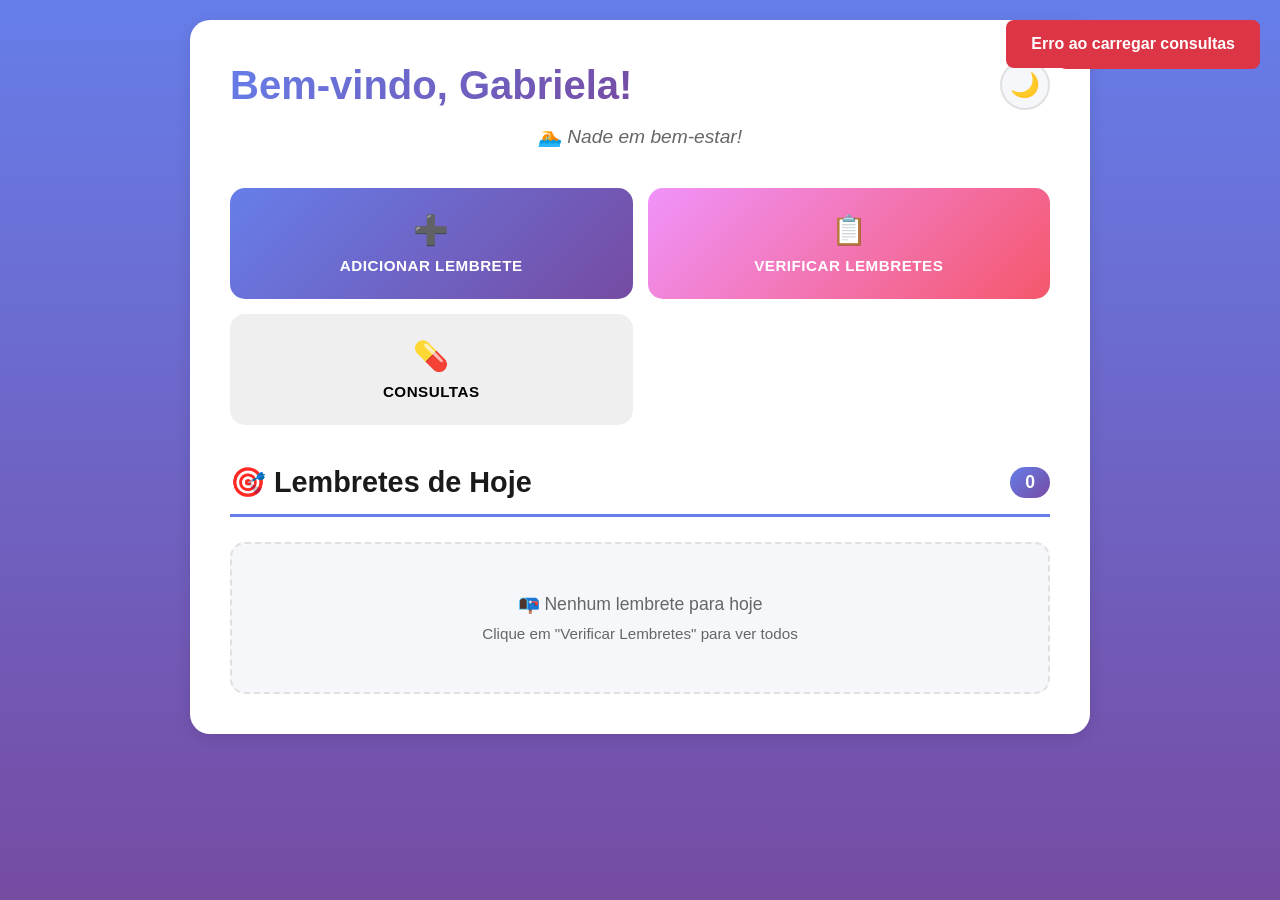
==== commit 3518e507: "Remove emoji from welcome title" ====
--- a/index.html
+++ b/index.html
@@ -11,7 +11,7 @@
     <!-- Header com Toggle Dark/Light -->
     <header class="header">
       <div class="header-content">
-        <h1 class="welcome-title">Bem-vindo, Gabriela! 👋</h1>
+        <h1 class="welcome-title">Bem-vindo, Gabriela! </h1>
         <button class="theme-toggle" id="themeToggle" aria-label="Alternar tema">🌙</button>
       </div>
       <p class="daily-message" id="dailyMessage"></p>
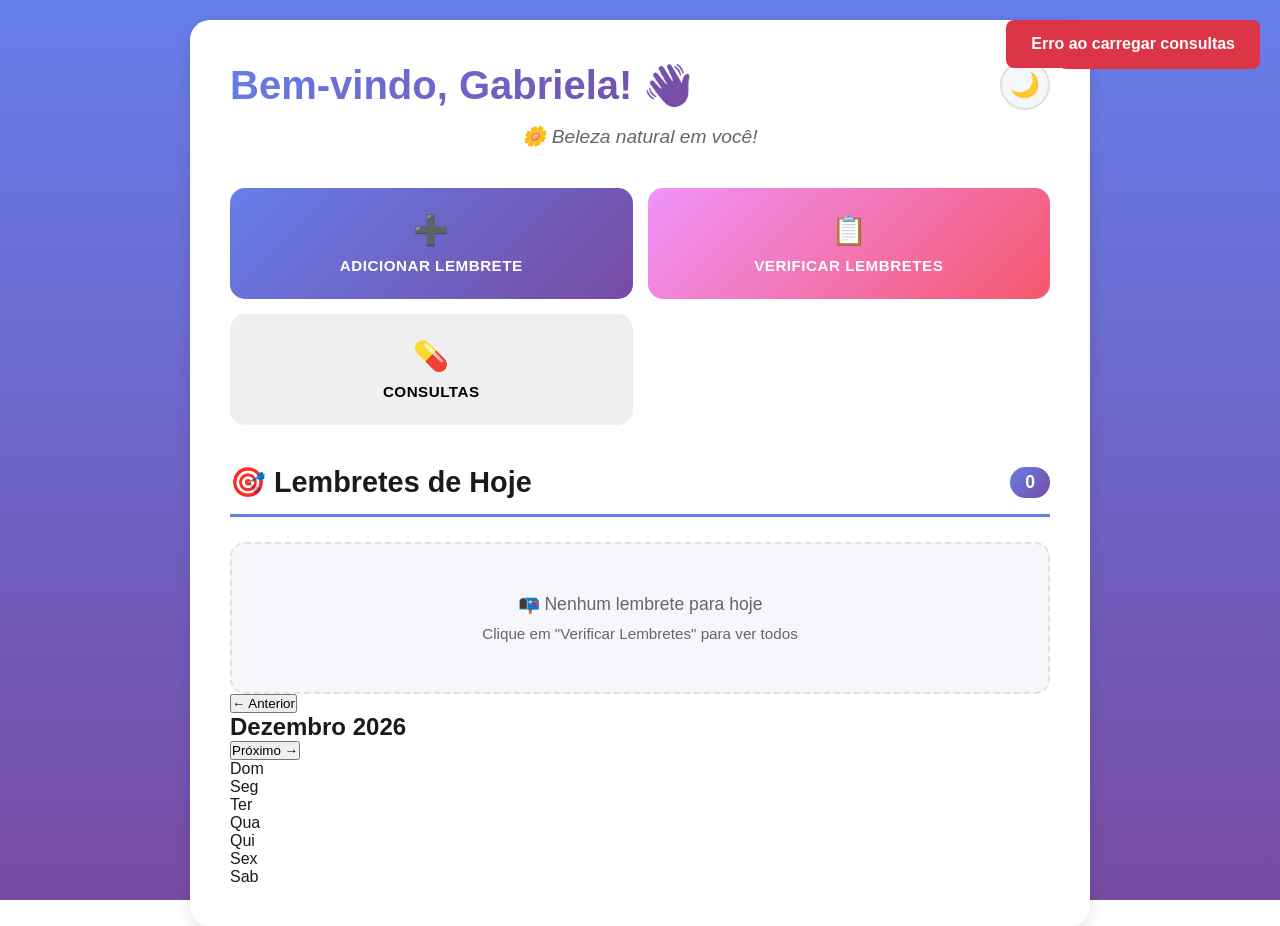
==== commit eec42c52: "Add calendar section to index.html Added a calendar section with navigation buttons and a display fo" ====
--- a/index.html
+++ b/index.html
@@ -11,7 +11,7 @@
     <!-- Header com Toggle Dark/Light -->
     <header class="header">
       <div class="header-content">
-        <h1 class="welcome-title">Bem-vindo, Gabriela! </h1>
+        <h1 class="welcome-title">Bem-vindo, Gabriela! 👋</h1>
         <button class="theme-toggle" id="themeToggle" aria-label="Alternar tema">🌙</button>
       </div>
       <p class="daily-message" id="dailyMessage"></p>
@@ -326,11 +326,22 @@
         </div>
       </div>
     </section>
+
+    <!-- CALENDÁRIO VISUAL DE LEMBRETES -->
+    <section class="calendario-container">
+      <div class="calendario-header-nav">
+        <button id="btnMesAnterior" class="calendario-btn">← Anterior</button>
+        <h2 class="calendario-mes-ano" id="mesAnoDisplay">Setembro 2026</h2>
+        <button id="btnMesProximo" class="calendario-btn">Próximo →</button>
+      </div>
+      <div id="containerCalendario"></div>
+    </section>
   </div>
 
   <script src="mensagens.js"></script>
   <script src="main.js"></script>
   <script src="scroll-gradient.js"></script>
   <script src="consultas.js"></script>
+  <script src="calendario.js"></script>
 </body>
 </html>
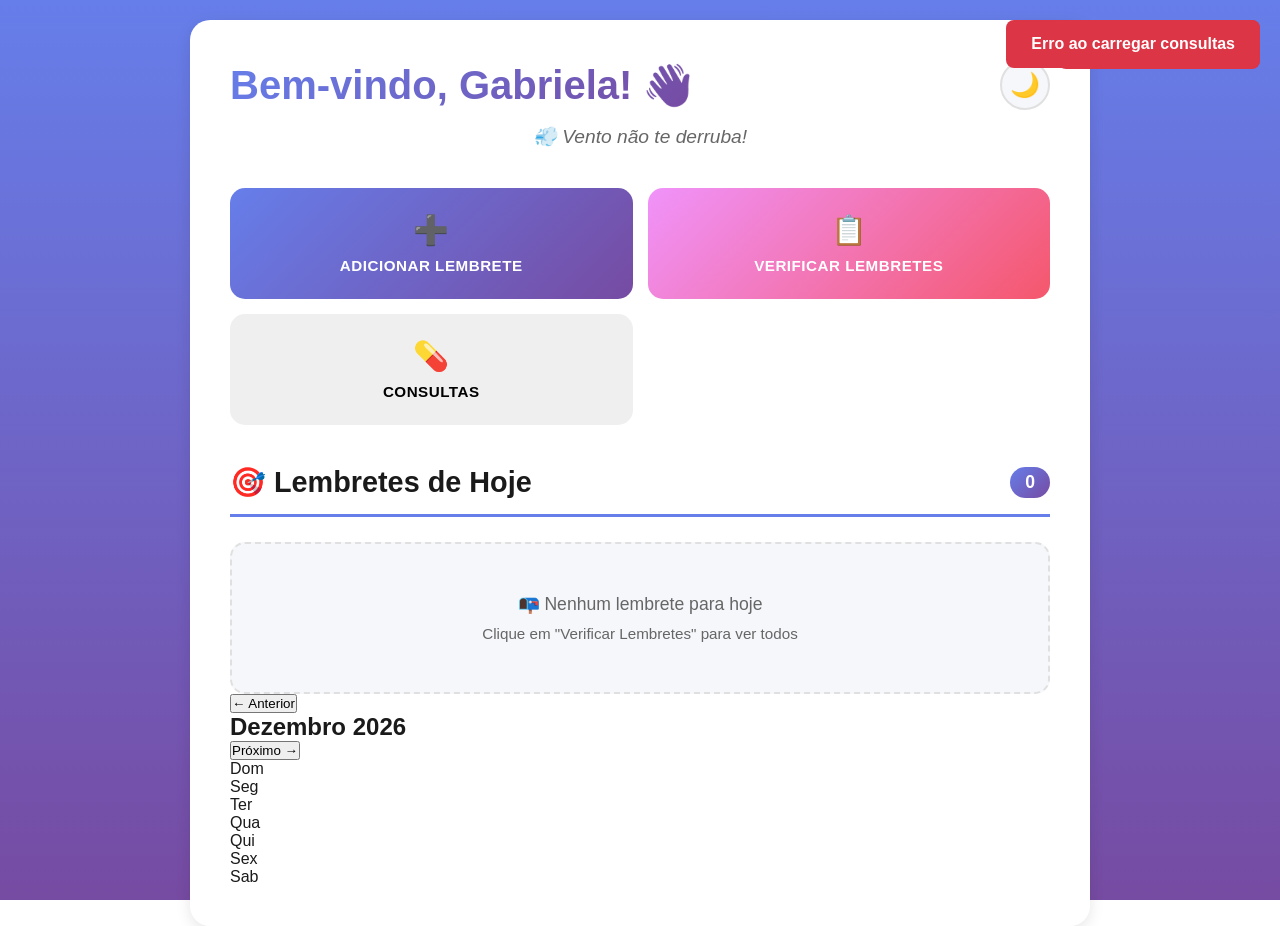
==== commit 1f3463d1: "Update index.html" ====
--- a/index.html
+++ b/index.html
@@ -177,6 +177,9 @@
           </button>
           <button class="tab-button" onclick="document.querySelectorAll('.tab-content').forEach(e => e.classList.remove('active')); document.getElementById('tabRelatorio').classList.add('active'); document.querySelectorAll('.tab-button').forEach(e => e.classList.remove('active')); this.classList.add('active');">
             📊 Relatório
+          </button>
+          <button class="tab-button" id="btnMensagensRapidas" onclick="document.querySelectorAll('.tab-content').forEach(e => e.classList.remove('active')); document.getElementById('tabMensagensRapidas').classList.add('active'); document.querySelectorAll('.tab-button').forEach(e => e.classList.remove('active')); this.classList.add('active');">
+            💬 Mensagens Rápidas
           </button>
         </div>
 
@@ -309,6 +312,69 @@
           </p>
         </div>
 
+        <!-- Aba: Mensagens Rápidas -->
+        <div id="tabMensagensRapidas" class="tab-content">
+          <h3>💬 Mensagens Rápidas</h3>
+          
+          <!-- Adicionar Nova Mensagem -->
+          <div class="mensagens-form-section">
+            <h4>➕ Criar Nova Mensagem</h4>
+            <form id="formMensagem">
+              <div class="form-group">
+                <label for="tituloMensagem">Título da Mensagem:</label>
+                <input type="text" id="tituloMensagem" placeholder="Ex: Confirmação de Agendamento" required>
+              </div>
+              
+              <div class="form-group">
+                <label for="conteudoMensagem">Conteúdo:</label>
+                <textarea id="conteudoMensagem" placeholder="Use {nome_cliente}, {data}, {hora}, {telefone} para placeholders" required></textarea>
+                <small style="color: #999; display: block; margin-top: 5px;">📝 Dica: Use placeholders como {nome_cliente}, {data}, {hora}, {telefone}</small>
+              </div>
+              
+              <div class="form-group">
+                <label for="categoriaMensagem">Categoria:</label>
+                <select id="categoriaMensagem">
+                  <option value="Confirmação">Confirmação</option>
+                  <option value="Agradecimento">Agradecimento</option>
+                  <option value="Follow-up">Follow-up</option>
+                  <option value="Promissória">Promissória</option>
+                  <option value="Desconto">Desconto</option>
+                  <option value="Outro">Outro</option>
+                </select>
+              </div>
+              
+              <button type="submit" class="btn-submit-consulta">✅ Salvar Mensagem</button>
+            </form>
+          </div>
+          
+          <!-- Filtros e Busca -->
+          <div class="mensagens-filters">
+            <input type="text" id="searchMensagens" placeholder="🔍 Buscar mensagens..." class="input-search">
+            
+            <select id="filterCategoria">
+              <option value="">📂 Todas as categorias</option>
+              <option value="Confirmação">Confirmação</option>
+              <option value="Agradecimento">Agradecimento</option>
+              <option value="Follow-up">Follow-up</option>
+              <option value="Promissória">Promissória</option>
+              <option value="Desconto">Desconto</option>
+              <option value="Outro">Outro</option>
+            </select>
+            
+            <label style="display: flex; align-items: center; gap: 10px; cursor: pointer;">
+              <input type="checkbox" id="filtroFavoritos">
+              <span>⭐ Apenas Favoritos</span>
+            </label>
+          </div>
+          
+          <!-- Lista de Mensagens -->
+          <div id="containerMensagens" class="container-mensagens-rapidas">
+            <div class="empty-state">
+              <p>📭 Carregando mensagens...</p>
+            </div>
+          </div>
+        </div>
+
       </div>
     </div>
     <!-- ==================== FIM MODAL CONSULTAS ==================== -->
@@ -343,5 +409,6 @@
   <script src="scroll-gradient.js"></script>
   <script src="consultas.js"></script>
   <script src="calendario.js"></script>
+  <script src="mensagens-rapidas.js"></script>
 </body>
 </html>
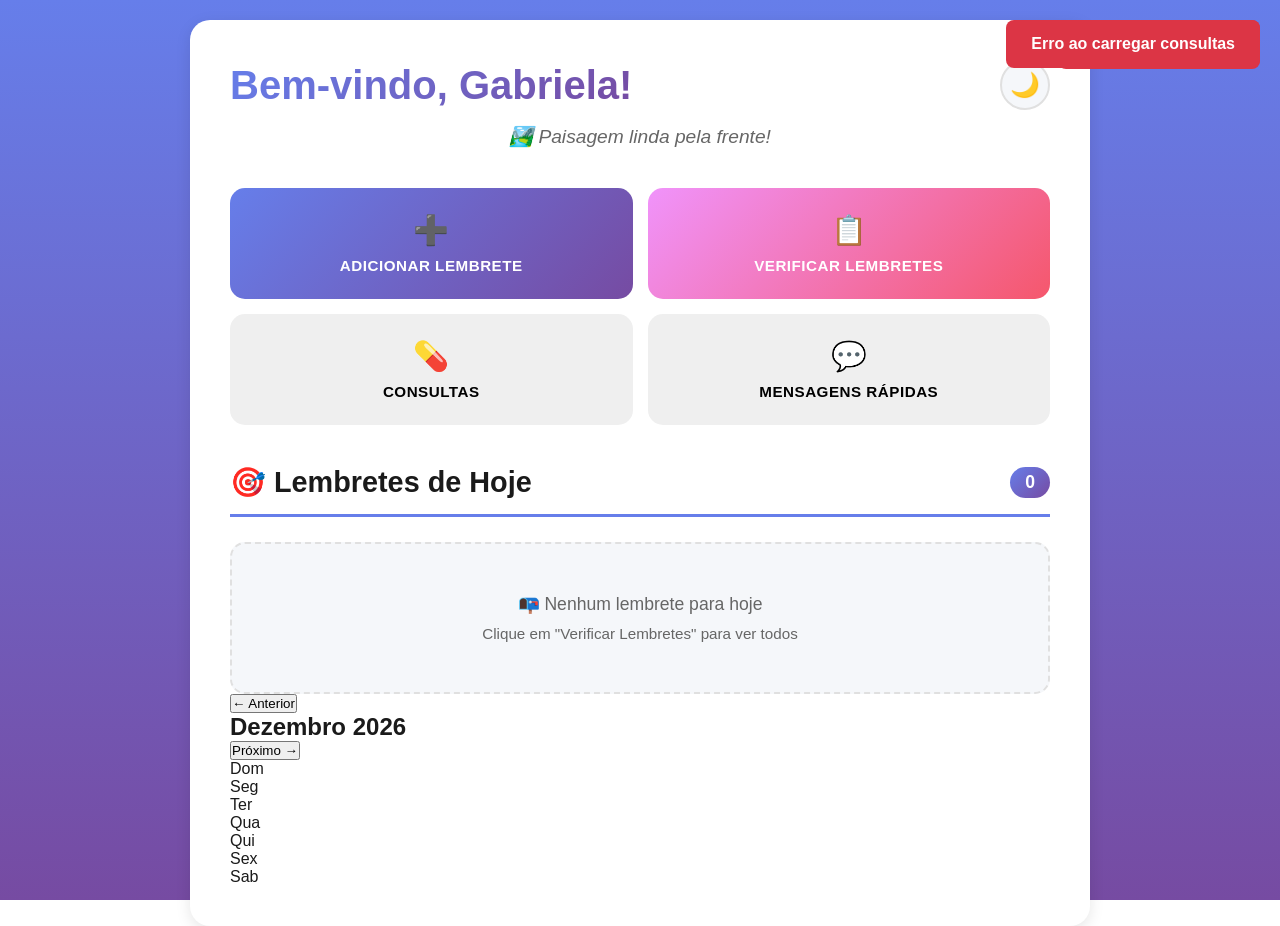
==== commit fa301478: "Update welcome title and add quick messages button Removed the emoji from the welcome title and adde" ====
--- a/index.html
+++ b/index.html
@@ -11,7 +11,7 @@
     <!-- Header com Toggle Dark/Light -->
     <header class="header">
       <div class="header-content">
-        <h1 class="welcome-title">Bem-vindo, Gabriela! 👋</h1>
+        <h1 class="welcome-title">Bem-vindo, Gabriela!</h1>
         <button class="theme-toggle" id="themeToggle" aria-label="Alternar tema">🌙</button>
       </div>
       <p class="daily-message" id="dailyMessage"></p>
@@ -31,6 +31,10 @@
         <button class="action-btn btn-consultas" id="btnConsultas" aria-label="Gerenciar consultas">
           <span class="btn-icon">💊</span>
           <span class="btn-text">Consultas</span>
+        </button>
+        <button class="action-btn btn-mensagens" id="btnMensagensRapidasMain" aria-label="Mensagens Rápidas">
+          <span class="btn-icon">💬</span>
+          <span class="btn-text">Mensagens Rápidas</span>
         </button>
       </div>
     </section>
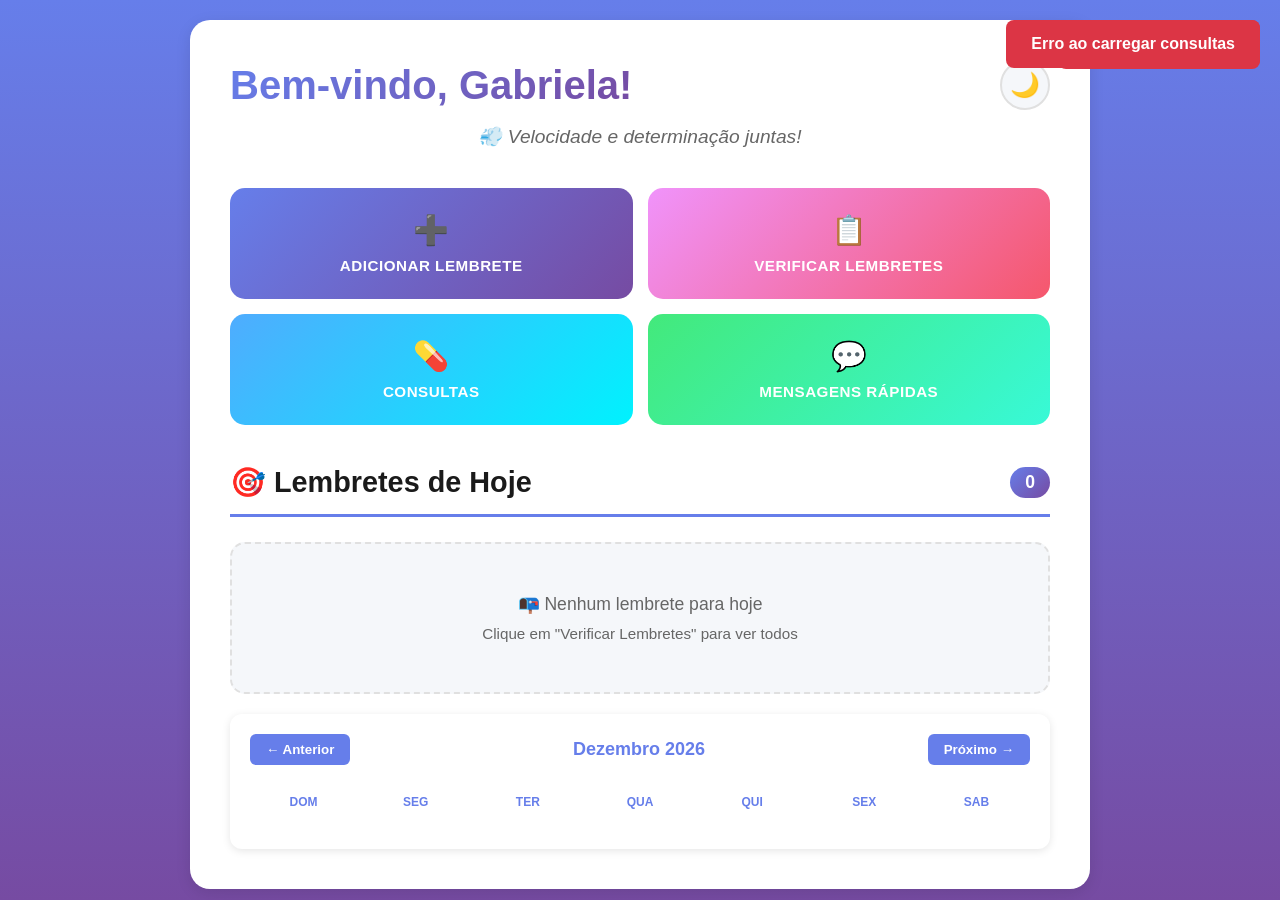
==== commit 4cf45c06: "Fix formatting issues in index.html" ====
--- a/index.html
+++ b/index.html
@@ -416,3 +416,5 @@
   <script src="mensagens-rapidas.js"></script>
 </body>
 </html>
+
+
--- a/styles.css
+++ b/styles.css
@@ -3,7 +3,6 @@
   padding: 0;
   box-sizing: border-box;
 }
-
 
 :root {
   --primary-color: #667eea;
@@ -207,6 +206,26 @@
 .btn-verify:hover {
   transform: translateY(-5px);
   box-shadow: 0 10px 25px rgba(245, 87, 108, 0.4);
+}
+
+.btn-consultas {
+  background: linear-gradient(135deg, #4facfe 0%, #00f2fe 100%);
+  color: white;
+}
+
+.btn-consultas:hover {
+  transform: translateY(-5px);
+  box-shadow: 0 10px 25px rgba(79, 172, 254, 0.4);
+}
+
+.btn-mensagens {
+  background: linear-gradient(135deg, #43e97b 0%, #38f9d7 100%);
+  color: white;
+}
+
+.btn-mensagens:hover {
+  transform: translateY(-5px);
+  box-shadow: 0 10px 25px rgba(67, 233, 123, 0.4);
 }
 
 .btn-icon {
@@ -2782,3 +2801,497 @@
   background: #0f0f1e !important;
   color: #b0b0b0 !important;
 }
+
+/* ============================================
+   CALENDÁRIO VISUAL DE LEMBRETES
+   ============================================ */
+
+.calendario-container {
+  background: white;
+  border-radius: 12px;
+  padding: 20px;
+  box-shadow: 0 2px 8px rgba(0, 0, 0, 0.1);
+  margin-top: 20px;
+}
+
+.calendario-header-nav {
+  display: flex;
+  justify-content: space-between;
+  align-items: center;
+  margin-bottom: 20px;
+}
+
+.calendario-mes-ano {
+  font-size: 18px;
+  font-weight: 600;
+  color: #667eea;
+}
+
+.calendario-btn {
+  background: #667eea;
+  color: white;
+  border: none;
+  padding: 8px 16px;
+  border-radius: 6px;
+  cursor: pointer;
+  font-weight: 600;
+  transition: background 0.3s ease;
+}
+
+.calendario-btn:hover {
+  background: #764ba2;
+}
+
+#containerCalendario {
+  display: block;
+  width: 100%;
+}
+
+.calendario-header {
+  display: grid !important;
+  grid-template-columns: repeat(7, 1fr) !important;
+  gap: 5px !important;
+  margin-bottom: 10px !important;
+  width: 100% !important;
+}
+
+.calendario-dia-semana {
+  text-align: center;
+  font-weight: 600;
+  color: #667eea;
+  padding: 10px 0;
+  font-size: 12px;
+  text-transform: uppercase;
+}
+
+.calendario-dias {
+  display: grid !important;
+  grid-template-columns: repeat(7, 1fr) !important;
+  gap: 8px !important;
+  width: 100% !important;
+}
+
+.calendario-celula-vazia {
+  aspect-ratio: 1;
+}
+
+.calendario-dia {
+  aspect-ratio: 1;
+  display: flex;
+  flex-direction: column;
+  align-items: center;
+  justify-content: center;
+  background: #f5f7fa;
+  border: 2px solid #e0e0e0;
+  border-radius: 8px;
+  padding: 8px;
+  font-size: 12px;
+  transition: all 0.3s ease;
+  position: relative;
+}
+
+.calendario-dia:hover {
+  transform: translateY(-2px);
+  box-shadow: 0 4px 12px rgba(0, 0, 0, 0.1);
+}
+
+.calendario-dia-numero {
+  font-weight: 600;
+  color: #333;
+  margin-bottom: 2px;
+}
+
+.calendario-quantidade {
+  font-size: 11px;
+  background: #667eea;
+  color: white;
+  padding: 2px 6px;
+  border-radius: 4px;
+  font-weight: 600;
+}
+
+.calendario-hoje {
+  background: linear-gradient(135deg, #667eea 0%, #764ba2 100%);
+  color: white;
+  border-color: #667eea;
+}
+
+.calendario-hoje .calendario-dia-numero {
+  color: white;
+}
+
+.calendario-com-lembrete {
+  background: #e3f2fd;
+  border-color: #667eea;
+}
+
+.calendario-com-lembrete .calendario-dia-numero {
+  color: #667eea;
+}
+
+/* Dark Mode */
+body.dark-mode .calendario-container {
+  background: #16213e;
+  box-shadow: 0 2px 8px rgba(0, 0, 0, 0.3);
+}
+
+body.dark-mode .calendario-mes-ano {
+  color: #667eea;
+}
+
+body.dark-mode .calendario-dia-semana {
+  color: #667eea;
+}
+
+body.dark-mode .calendario-dia {
+  background: #0f0f1e;
+  border-color: #2d3561;
+  color: #ffffff;
+}
+
+body.dark-mode .calendario-dia-numero {
+  color: #ffffff;
+}
+
+body.dark-mode .calendario-com-lembrete {
+  background: #1a2a4e;
+  border-color: #667eea;
+}
+
+/* ============================================
+   MENSAGENS RÁPIDAS
+   ============================================ */
+
+.mensagens-form-section {
+  background: #f5f7fa;
+  padding: 20px;
+  border-radius: 8px;
+  margin-bottom: 20px;
+  border-left: 4px solid #667eea;
+}
+
+.mensagens-form-section h4 {
+  color: #667eea;
+  margin-top: 0;
+  margin-bottom: 15px;
+}
+
+#formMensagem {
+  display: flex;
+  flex-direction: column;
+  gap: 15px;
+}
+
+#formMensagem .form-group {
+  display: flex;
+  flex-direction: column;
+  gap: 5px;
+}
+
+#formMensagem input,
+#formMensagem textarea,
+#formMensagem select {
+  padding: 10px;
+  border: 1px solid #e0e0e0;
+  border-radius: 6px;
+  font-family: inherit;
+  font-size: 14px;
+}
+
+#formMensagem textarea {
+  min-height: 80px;
+  resize: vertical;
+}
+
+#formMensagem label {
+  font-weight: 600;
+  color: #333;
+}
+
+.mensagens-filters {
+  display: flex;
+  flex-direction: column;
+  gap: 12px;
+  margin-bottom: 20px;
+  flex-wrap: wrap;
+}
+
+#searchMensagens {
+  padding: 12px;
+  border: 2px solid #e0e0e0;
+  border-radius: 6px;
+  font-size: 14px;
+  width: 100%;
+}
+
+#filterCategoria,
+#filtroFavoritos {
+  padding: 10px;
+  border: 1px solid #e0e0e0;
+  border-radius: 6px;
+  font-size: 14px;
+}
+
+.container-mensagens-rapidas {
+  display: flex;
+  flex-direction: column;
+  gap: 12px;
+}
+
+.card-mensagem-rapida {
+  background: white;
+  border: 1px solid #e0e0e0;
+  border-radius: 8px;
+  padding: 15px;
+  transition: all 0.3s ease;
+}
+
+.card-mensagem-rapida:hover {
+  box-shadow: 0 4px 12px rgba(0, 0, 0, 0.1);
+  transform: translateY(-2px);
+}
+
+.mensagem-header {
+  display: flex;
+  justify-content: space-between;
+  align-items: flex-start;
+  margin-bottom: 10px;
+}
+
+.mensagem-titulo-categoria {
+  display: flex;
+  gap: 10px;
+  align-items: center;
+  flex: 1;
+}
+
+.mensagem-titulo {
+  margin: 0;
+  color: #333;
+  font-size: 16px;
+  font-weight: 600;
+}
+
+.categoria-badge {
+  padding: 4px 8px;
+  border-radius: 4px;
+  font-size: 11px;
+  font-weight: 600;
+  text-transform: uppercase;
+  white-space: nowrap;
+}
+
+.categoria-confirmação {
+  background: #e3f2fd;
+  color: #1976d2;
+}
+
+.categoria-agradecimento {
+  background: #f3e5f5;
+  color: #7b1fa2;
+}
+
+.categoria-follow-up {
+  background: #e8f5e9;
+  color: #388e3c;
+}
+
+.categoria-promissória {
+  background: #fff3e0;
+  color: #f57c00;
+}
+
+.categoria-desconto {
+  background: #fce4ec;
+  color: #c2185b;
+}
+
+.categoria-outro {
+  background: #f1f8e9;
+  color: #689f38;
+}
+
+.btn-favorito {
+  background: none;
+  border: none;
+  font-size: 18px;
+  cursor: pointer;
+  padding: 0;
+  transition: transform 0.2s;
+}
+
+.btn-favorito:hover {
+  transform: scale(1.2);
+}
+
+.btn-favorito.favorito {
+  color: #ffc107;
+}
+
+.mensagem-conteudo {
+  color: #555;
+  font-size: 14px;
+  line-height: 1.5;
+  margin-bottom: 10px;
+  padding: 10px;
+  background: #f9f9f9;
+  border-radius: 4px;
+  white-space: pre-wrap;
+  word-break: break-word;
+}
+
+.mensagem-templates {
+  font-size: 12px;
+  color: #999;
+  margin-bottom: 10px;
+  padding: 8px;
+  background: #fafafa;
+  border-radius: 4px;
+}
+
+.info-template {
+  display: block;
+  margin-bottom: 5px;
+}
+
+.mensagem-stats {
+  font-size: 12px;
+  color: #999;
+  margin-bottom: 10px;
+}
+
+.mensagem-acoes {
+  display: flex;
+  gap: 8px;
+  flex-wrap: wrap;
+}
+
+.btn-copy,
+.btn-editar,
+.btn-deletar {
+  padding: 8px 12px;
+  border: none;
+  border-radius: 4px;
+  cursor: pointer;
+  font-size: 13px;
+  font-weight: 600;
+  transition: all 0.2s;
+  flex: 1;
+  min-width: 80px;
+}
+
+.btn-copy {
+  background: #667eea;
+  color: white;
+}
+
+.btn-copy:hover {
+  background: #764ba2;
+}
+
+.btn-editar {
+  background: #ffc107;
+  color: white;
+}
+
+.btn-editar:hover {
+  background: #ffb300;
+}
+
+.btn-deletar {
+  background: #f44336;
+  color: white;
+}
+
+.btn-deletar:hover {
+  background: #da190b;
+}
+
+/* Dark Mode */
+body.dark-mode .mensagens-form-section {
+  background: #1a2a4e;
+  border-left-color: #667eea;
+}
+
+body.dark-mode .mensagens-form-section h4 {
+  color: #667eea;
+}
+
+body.dark-mode #formMensagem input,
+body.dark-mode #formMensagem textarea,
+body.dark-mode #formMensagem select {
+  background: #0f0f1e;
+  color: #ffffff;
+  border-color: #2d3561;
+}
+
+body.dark-mode #formMensagem label {
+  color: #ffffff;
+}
+
+body.dark-mode #searchMensagens {
+  background: #0f0f1e;
+  color: #ffffff;
+  border-color: #2d3561;
+}
+
+body.dark-mode #filterCategoria,
+body.dark-mode #filtroFavoritos {
+  background: #0f0f1e;
+  color: #ffffff;
+  border-color: #2d3561;
+}
+
+body.dark-mode .card-mensagem-rapida {
+  background: #0f0f1e;
+  border-color: #2d3561;
+}
+
+body.dark-mode .mensagem-titulo {
+  color: #ffffff;
+}
+
+body.dark-mode .mensagem-conteudo {
+  background: #1a2a4e;
+  color: #cccccc;
+}
+
+body.dark-mode .mensagem-templates,
+body.dark-mode .info-template {
+  background: #1a2a4e;
+  color: #aaaaaa;
+}
+
+/* Animação */
+@keyframes slideIn {
+  from {
+    transform: translateY(20px);
+    opacity: 0;
+  }
+  to {
+    transform: translateY(0);
+    opacity: 1;
+  }
+}
+
+.toast {
+  animation: slideIn 0.3s ease;
+}
+
+/* Responsividade */
+@media (max-width: 768px) {
+  .mensagens-filters {
+    flex-direction: column;
+  }
+  
+  .mensagem-acoes {
+    flex-direction: column;
+  }
+  
+  .btn-copy,
+  .btn-editar,
+  .btn-deletar {
+    min-width: auto;
+    flex: 1;
+  }
+}
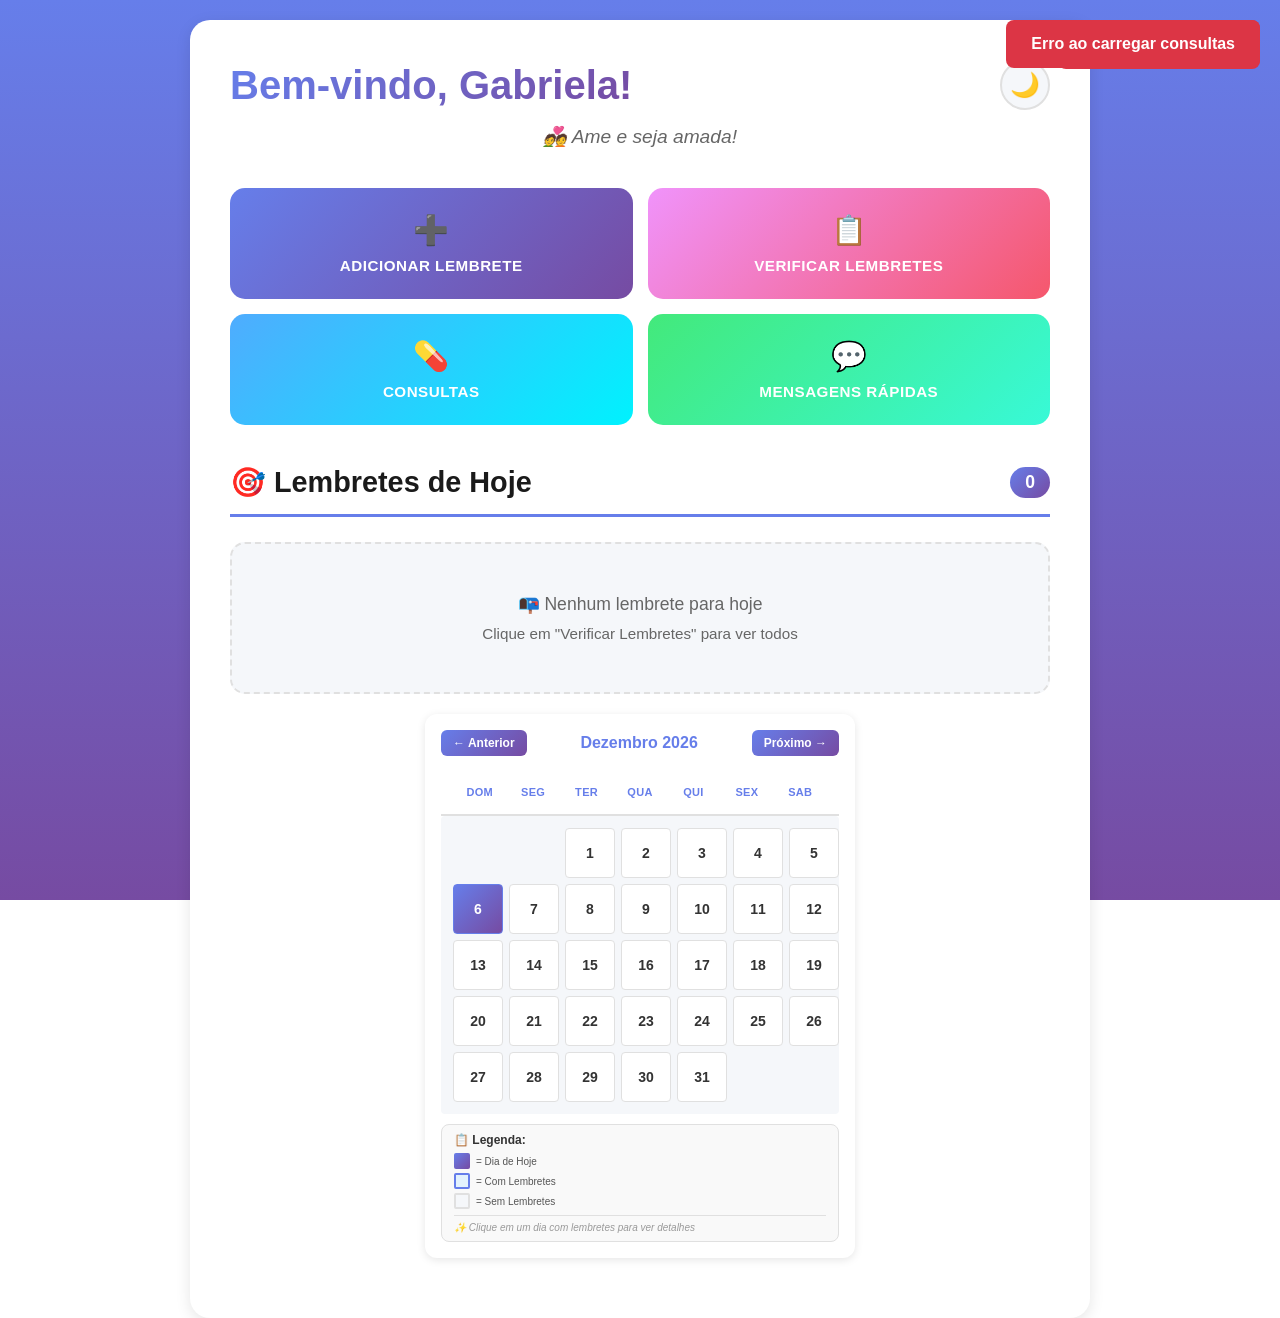
==== commit 4b98c241: "Refactor quick messages section and modal Removed quick messages tab and added modal for quick messa" ====
--- a/index.html
+++ b/index.html
@@ -181,9 +181,6 @@
           </button>
           <button class="tab-button" onclick="document.querySelectorAll('.tab-content').forEach(e => e.classList.remove('active')); document.getElementById('tabRelatorio').classList.add('active'); document.querySelectorAll('.tab-button').forEach(e => e.classList.remove('active')); this.classList.add('active');">
             📊 Relatório
-          </button>
-          <button class="tab-button" id="btnMensagensRapidas" onclick="document.querySelectorAll('.tab-content').forEach(e => e.classList.remove('active')); document.getElementById('tabMensagensRapidas').classList.add('active'); document.querySelectorAll('.tab-button').forEach(e => e.classList.remove('active')); this.classList.add('active');">
-            💬 Mensagens Rápidas
           </button>
         </div>
 
@@ -316,11 +313,55 @@
           </p>
         </div>
 
-        <!-- Aba: Mensagens Rápidas -->
-        <div id="tabMensagensRapidas" class="tab-content">
-          <h3>💬 Mensagens Rápidas</h3>
+
+      </div>
+    </div>
+    <!-- ==================== FIM MODAL CONSULTAS ==================== -->
+
+    <!-- ==================== MODAL MENSAGENS RÁPIDAS ==================== -->
+    <div id="modalMensagensRapidas" class="modal hidden">
+      <div class="modal-content">
+        <div class="modal-header">
+          <h2>💬 Mensagens Rápidas</h2>
+          <button class="modal-close" id="btnFecharMensagensRapidas">&times;</button>
+        </div>
+
+        <!-- Abas -->
+        <div class="modal-tabs">
+          <button class="modal-tab-button active" id="btnAbaMensagensLista">📋 Mensagens Cadastradas</button>
+          <button class="modal-tab-button" id="btnAbaCadastrarMensagem">➕ Cadastrar Mensagem</button>
+        </div>
+
+        <!-- Aba 1: Mensagens Cadastradas -->
+        <div id="abaListaMensagens" class="modal-tab-pane active">
+          <div class="mensagens-filters">
+            <input type="text" id="searchMensagens" placeholder="🔍 Buscar mensagens..." class="input-search">
+            
+            <select id="filterCategoria">
+              <option value="">📂 Todas as categorias</option>
+              <option value="Confirmação">Confirmação</option>
+              <option value="Agradecimento">Agradecimento</option>
+              <option value="Follow-up">Follow-up</option>
+              <option value="Promissória">Promissória</option>
+              <option value="Desconto">Desconto</option>
+              <option value="Outro">Outro</option>
+            </select>
+            
+            <label style="display: flex; align-items: center; gap: 10px; cursor: pointer;">
+              <input type="checkbox" id="filtroFavoritos">
+              <span>⭐ Apenas Favoritos</span>
+            </label>
+          </div>
           
-          <!-- Adicionar Nova Mensagem -->
+          <div id="containerMensagens" class="container-mensagens-rapidas">
+            <div class="empty-state">
+              <p>📭 Carregando mensagens...</p>
+            </div>
+          </div>
+        </div>
+
+        <!-- Aba 2: Cadastrar Mensagem -->
+        <div id="abaCadastrarMensagem" class="modal-tab-pane">
           <div class="mensagens-form-section">
             <h4>➕ Criar Nova Mensagem</h4>
             <form id="formMensagem">
@@ -350,38 +391,11 @@
               <button type="submit" class="btn-submit-consulta">✅ Salvar Mensagem</button>
             </form>
           </div>
-          
-          <!-- Filtros e Busca -->
-          <div class="mensagens-filters">
-            <input type="text" id="searchMensagens" placeholder="🔍 Buscar mensagens..." class="input-search">
-            
-            <select id="filterCategoria">
-              <option value="">📂 Todas as categorias</option>
-              <option value="Confirmação">Confirmação</option>
-              <option value="Agradecimento">Agradecimento</option>
-              <option value="Follow-up">Follow-up</option>
-              <option value="Promissória">Promissória</option>
-              <option value="Desconto">Desconto</option>
-              <option value="Outro">Outro</option>
-            </select>
-            
-            <label style="display: flex; align-items: center; gap: 10px; cursor: pointer;">
-              <input type="checkbox" id="filtroFavoritos">
-              <span>⭐ Apenas Favoritos</span>
-            </label>
-          </div>
-          
-          <!-- Lista de Mensagens -->
-          <div id="containerMensagens" class="container-mensagens-rapidas">
-            <div class="empty-state">
-              <p>📭 Carregando mensagens...</p>
-            </div>
-          </div>
-        </div>
-
+        </div>
       </div>
     </div>
-    <!-- ==================== FIM MODAL CONSULTAS ==================== -->
+    <!-- ==================== FIM MODAL MENSAGENS RÁPIDAS ==================== -->
+
 
     <!-- Seção de Lembretes do Dia (se quiser manter) -->
     <section class="lembretes-section">
@@ -416,5 +430,3 @@
   <script src="mensagens-rapidas.js"></script>
 </body>
 </html>
-
-
--- a/styles.css
+++ b/styles.css
@@ -2802,137 +2802,375 @@
   color: #b0b0b0 !important;
 }
 
+
 /* ============================================
-   CALENDÁRIO VISUAL DE LEMBRETES
+   CALENDÁRIO VISUAL - VERSÃO PROFISSIONAL
    ============================================ */
 
 .calendario-container {
   background: white;
   border-radius: 12px;
-  padding: 20px;
+  padding: 16px;
   box-shadow: 0 2px 8px rgba(0, 0, 0, 0.1);
-  margin-top: 20px;
+  margin: 20px auto;
+  max-width: 430px;
 }
 
 .calendario-header-nav {
   display: flex;
   justify-content: space-between;
   align-items: center;
-  margin-bottom: 20px;
+  margin-bottom: 10px;
+  gap: 10px;
 }
 
 .calendario-mes-ano {
-  font-size: 18px;
-  font-weight: 600;
+  font-size: 16px;
+  font-weight: 700;
   color: #667eea;
+  text-align: center;
+  flex: 1;
 }
 
 .calendario-btn {
-  background: #667eea;
+  background: linear-gradient(135deg, #667eea 0%, #764ba2 100%);
   color: white;
   border: none;
-  padding: 8px 16px;
+  padding: 6px 12px;
   border-radius: 6px;
   cursor: pointer;
   font-weight: 600;
-  transition: background 0.3s ease;
+  transition: all 0.3s ease;
+  font-size: 12px;
 }
 
 .calendario-btn:hover {
-  background: #764ba2;
-}
-
-#containerCalendario {
-  display: block;
-  width: 100%;
-}
-
-.calendario-header {
+  transform: translateY(-2px);
+  box-shadow: 0 4px 12px rgba(102, 126, 234, 0.3);
+}
+
+.calendario-header-dias {
+  display: grid;
+  grid-template-columns: repeat(7, 1fr);
+  gap: 0px;
+  margin-bottom: 0px;
+  padding: 12px 12px 8px 12px;
+  border-bottom: 2px solid #e0e0e0;
+  background: transparent;
+}
+
+.calendario-dia-semana {
+  text-align: center;
+  font-weight: 700;
+  color: #667eea;
+  font-size: 11px;
+  text-transform: uppercase;
+  padding: 8px 0;
+  letter-spacing: 0.3px;
+}
+
+.calendario-grid-dias {
   display: grid !important;
   grid-template-columns: repeat(7, 1fr) !important;
-  gap: 5px !important;
-  margin-bottom: 10px !important;
-  width: 100% !important;
-}
-
-.calendario-dia-semana {
-  text-align: center;
-  font-weight: 600;
-  color: #667eea;
-  padding: 10px 0;
-  font-size: 12px;
-  text-transform: uppercase;
-}
-
-.calendario-dias {
-  display: grid !important;
-  grid-template-columns: repeat(7, 1fr) !important;
-  gap: 8px !important;
-  width: 100% !important;
-}
-
-.calendario-celula-vazia {
-  aspect-ratio: 1;
+  gap: 6px !important;
+  margin-bottom: 10px;
+  width: 100%;
+  padding: 12px;
+  background: #f5f7fa;
+  border-radius: 4px;
 }
 
 .calendario-dia {
-  aspect-ratio: 1;
   display: flex;
   flex-direction: column;
   align-items: center;
   justify-content: center;
+  background: #ffffff;
+  border: 1px solid #e0e0e0;
+  border-radius: 4px;
+  padding: 0px;
+  font-size: 10px;
+  transition: all 0.3s ease;
+  position: relative;
+  width: 50px;
+  height: 50px;
+  color: #333;
+}
+
+.calendario-dia:hover:not(.calendario-dia-vazio) {
+  transform: translateY(-3px);
+  box-shadow: 0 4px 12px rgba(0, 0, 0, 0.1);
+}
+
+.calendario-dia-vazio {
+  background: transparent;
+  border: none;
+}
+
+.calendario-dia-numero {
+  font-weight: 700;
+  color: #333;
+  font-size: 14px;
+  margin-bottom: 0px;
+  line-height: 1;
+  position: relative;
+  z-index: 2;
+}
+
+.calendario-com-lembrete {
+  background: #e3f2fd !important;
+  border-color: #667eea !important;
+}
+
+.calendario-com-lembrete .calendario-dia-numero {
+  color: #333 !important;
+}
+
+.calendario-quantidade {
+  background: #667eea;
+  color: white;
+  padding: 2px 6px;
+  border-radius: 3px;
+  font-size: 10px;
+  font-weight: 700;
+  width: auto;
+  height: auto;
+  display: flex;
+  align-items: center;
+  justify-content: center;
+  text-align: center;
+  line-height: 1;
+  position: absolute;
+  bottom: 4px;
+  left: 50%;
+  transform: translateX(-50%);
+  z-index: 3;
+  min-width: 20px;
+}
+
+.calendario-hoje {
+  background: linear-gradient(135deg, #667eea 0%, #764ba2 100%) !important;
+  border-color: #667eea !important;
+}
+
+.calendario-hoje .calendario-dia-numero {
+  color: white;
+  font-size: 14px;
+  z-index: 2;
+}
+
+.calendario-hoje .calendario-quantidade {
+  background: rgba(255, 255, 255, 0.9);
+  color: #667eea;
+}
+
+.calendario-legenda {
+  background: #f9f9f9;
+  padding: 8px 12px;
+  border-radius: 8px;
+  border: 1px solid #e0e0e0;
+  margin-top: 8px;
+}
+
+.calendario-legenda-titulo {
+  font-weight: 700;
+  color: #333;
+  margin-bottom: 6px;
+  font-size: 12px;
+}
+
+.calendario-legenda-item {
+  display: flex;
+  align-items: center;
+  gap: 6px;
+  margin-bottom: 4px;
+  font-size: 10px;
+  color: #555;
+}
+
+.calendario-legenda-box {
+  width: 16px;
+  height: 16px;
+  border-radius: 2px;
+  flex-shrink: 0;
+}
+
+.calendario-legenda-hoje {
+  background: linear-gradient(135deg, #667eea 0%, #764ba2 100%);
+}
+
+.calendario-legenda-lembrete {
+  background: #e3f2fd;
+  border: 2px solid #667eea;
+}
+
+.calendario-legenda-vazio {
   background: #f5f7fa;
   border: 2px solid #e0e0e0;
+}
+
+.calendario-legenda-info {
+  margin-top: 6px;
+  padding-top: 6px;
+  border-top: 1px solid #e0e0e0;
+  font-size: 10px;
+  color: #999;
+  font-style: italic;
+}
+
+.modal-lembretes-dia {
+  position: fixed;
+  top: 0;
+  left: 0;
+  width: 100%;
+  height: 100%;
+  background: rgba(0, 0, 0, 0.5);
+  display: flex;
+  align-items: center;
+  justify-content: center;
+  z-index: 2002;
+  animation: fadeIn 0.3s ease;
+}
+
+@keyframes fadeIn {
+  from { opacity: 0; }
+  to { opacity: 1; }
+}
+
+.modal-lembretes-conteudo {
+  background: white;
+  padding: 30px;
+  border-radius: 12px;
+  max-width: 500px;
+  width: 90%;
+  max-height: 80vh;
+  overflow-y: auto;
+  box-shadow: 0 10px 40px rgba(0, 0, 0, 0.3);
+  animation: slideUp 0.3s ease;
+}
+
+@keyframes slideUp {
+  from { transform: translateY(20px); opacity: 0; }
+  to { transform: translateY(0); opacity: 1; }
+}
+
+.modal-lembretes-header {
+  display: flex;
+  justify-content: space-between;
+  align-items: center;
+  margin-bottom: 15px;
+}
+
+.modal-lembretes-header h2 {
+  margin: 0;
+  color: #667eea;
+  font-size: 18px;
+}
+
+.modal-lembretes-close {
+  background: none;
+  border: none;
+  font-size: 28px;
+  cursor: pointer;
+  color: #667eea;
+}
+
+.modal-lembretes-close:hover {
+  transform: rotate(90deg);
+}
+
+.modal-lembretes-data {
+  color: #999;
+  font-size: 13px;
+  margin: 0;
+  text-transform: capitalize;
+}
+
+.modal-lembretes-divisor {
+  border-top: 1px solid #e0e0e0;
+  margin: 15px 0 20px 0;
+}
+
+.modal-lembretes-lista {
+  margin-bottom: 20px;
+}
+
+.modal-lembretes-card {
+  background: #f5f7fa;
+  padding: 15px;
   border-radius: 8px;
-  padding: 8px;
+  border-left: 4px solid #667eea;
+  margin-bottom: 12px;
+}
+
+.modal-lembretes-nome {
+  font-weight: 600;
+  color: #333;
+  margin-bottom: 8px;
+  font-size: 14px;
+}
+
+.modal-lembretes-telefone {
   font-size: 12px;
+  color: #667eea;
+  margin-bottom: 6px;
+}
+
+.modal-lembretes-descricao {
+  font-size: 13px;
+  color: #666;
+  font-style: italic;
+  margin-top: 8px;
+}
+
+.modal-lembretes-btn-adicionar {
+  width: 100%;
+  padding: 12px;
+  background: linear-gradient(135deg, #43e97b 0%, #38f9d7 100%);
+  color: white;
+  border: none;
+  border-radius: 6px;
+  cursor: pointer;
+  font-weight: 600;
+  font-size: 14px;
   transition: all 0.3s ease;
-  position: relative;
-}
-
-.calendario-dia:hover {
+  margin-bottom: 8px;
+}
+
+.modal-lembretes-btn-adicionar:hover {
   transform: translateY(-2px);
-  box-shadow: 0 4px 12px rgba(0, 0, 0, 0.1);
-}
-
-.calendario-dia-numero {
-  font-weight: 600;
-  color: #333;
-  margin-bottom: 2px;
-}
-
-.calendario-quantidade {
-  font-size: 11px;
-  background: #667eea;
-  color: white;
-  padding: 2px 6px;
-  border-radius: 4px;
-  font-weight: 600;
-}
-
-.calendario-hoje {
+  box-shadow: 0 4px 12px rgba(67, 233, 123, 0.3);
+}
+
+.modal-lembretes-btn-fechar {
+  width: 100%;
+  padding: 12px;
   background: linear-gradient(135deg, #667eea 0%, #764ba2 100%);
   color: white;
-  border-color: #667eea;
-}
-
-.calendario-hoje .calendario-dia-numero {
-  color: white;
-}
-
-.calendario-com-lembrete {
-  background: #e3f2fd;
-  border-color: #667eea;
-}
-
-.calendario-com-lembrete .calendario-dia-numero {
-  color: #667eea;
-}
-
-/* Dark Mode */
+  border: none;
+  border-radius: 6px;
+  cursor: pointer;
+  font-weight: 600;
+  font-size: 14px;
+  transition: all 0.3s ease;
+}
+
+.modal-lembretes-btn-fechar:hover {
+  transform: translateY(-2px);
+  box-shadow: 0 4px 12px rgba(102, 126, 234, 0.3);
+}
+
 body.dark-mode .calendario-container {
-  background: #16213e;
+  background: #0f0f1e;
   box-shadow: 0 2px 8px rgba(0, 0, 0, 0.3);
+}
+
+body.dark-mode .calendario-grid-dias {
+  background: #0d1929;
+}
+
+body.dark-mode .calendario-header-dias {
+  border-bottom-color: #2d3561;
 }
 
 body.dark-mode .calendario-mes-ano {
@@ -2944,20 +3182,62 @@
 }
 
 body.dark-mode .calendario-dia {
+  background: #1a2a4e;
+  border-color: #2d3561;
+  color: #fff;
+}
+
+body.dark-mode .calendario-dia-numero {
+  color: #fff;
+}
+
+body.dark-mode .calendario-com-lembrete {
+  background: #1a2a4e !important;
+  border-color: #667eea !important;
+}
+
+body.dark-mode .calendario-com-lembrete .calendario-dia-numero {
+  color: #fff;
+}
+
+body.dark-mode .calendario-hoje {
+  background: linear-gradient(135deg, #667eea 0%, #764ba2 100%) !important;
+  border-color: #667eea !important;
+}
+
+body.dark-mode .calendario-hoje .calendario-dia-numero {
+  color: white !important;
+}
+
+body.dark-mode .calendario-legenda {
+  background: #1a2a4e;
+  border-color: #2d3561;
+}
+
+body.dark-mode .calendario-legenda-titulo {
+  color: #ffffff;
+}
+
+body.dark-mode .calendario-legenda-item {
+  color: #aaaaaa;
+}
+
+body.dark-mode .modal-lembretes-conteudo {
   background: #0f0f1e;
-  border-color: #2d3561;
+  color: #cccccc;
+}
+
+body.dark-mode .modal-lembretes-card {
+  background: #1a2a4e;
+}
+
+body.dark-mode .modal-lembretes-nome {
   color: #ffffff;
 }
 
-body.dark-mode .calendario-dia-numero {
-  color: #ffffff;
-}
-
-body.dark-mode .calendario-com-lembrete {
-  background: #1a2a4e;
-  border-color: #667eea;
-}
-
+body.dark-mode .modal-lembretes-descricao {
+  color: #aaaaaa;
+}
 /* ============================================
    MENSAGENS RÁPIDAS
    ============================================ */
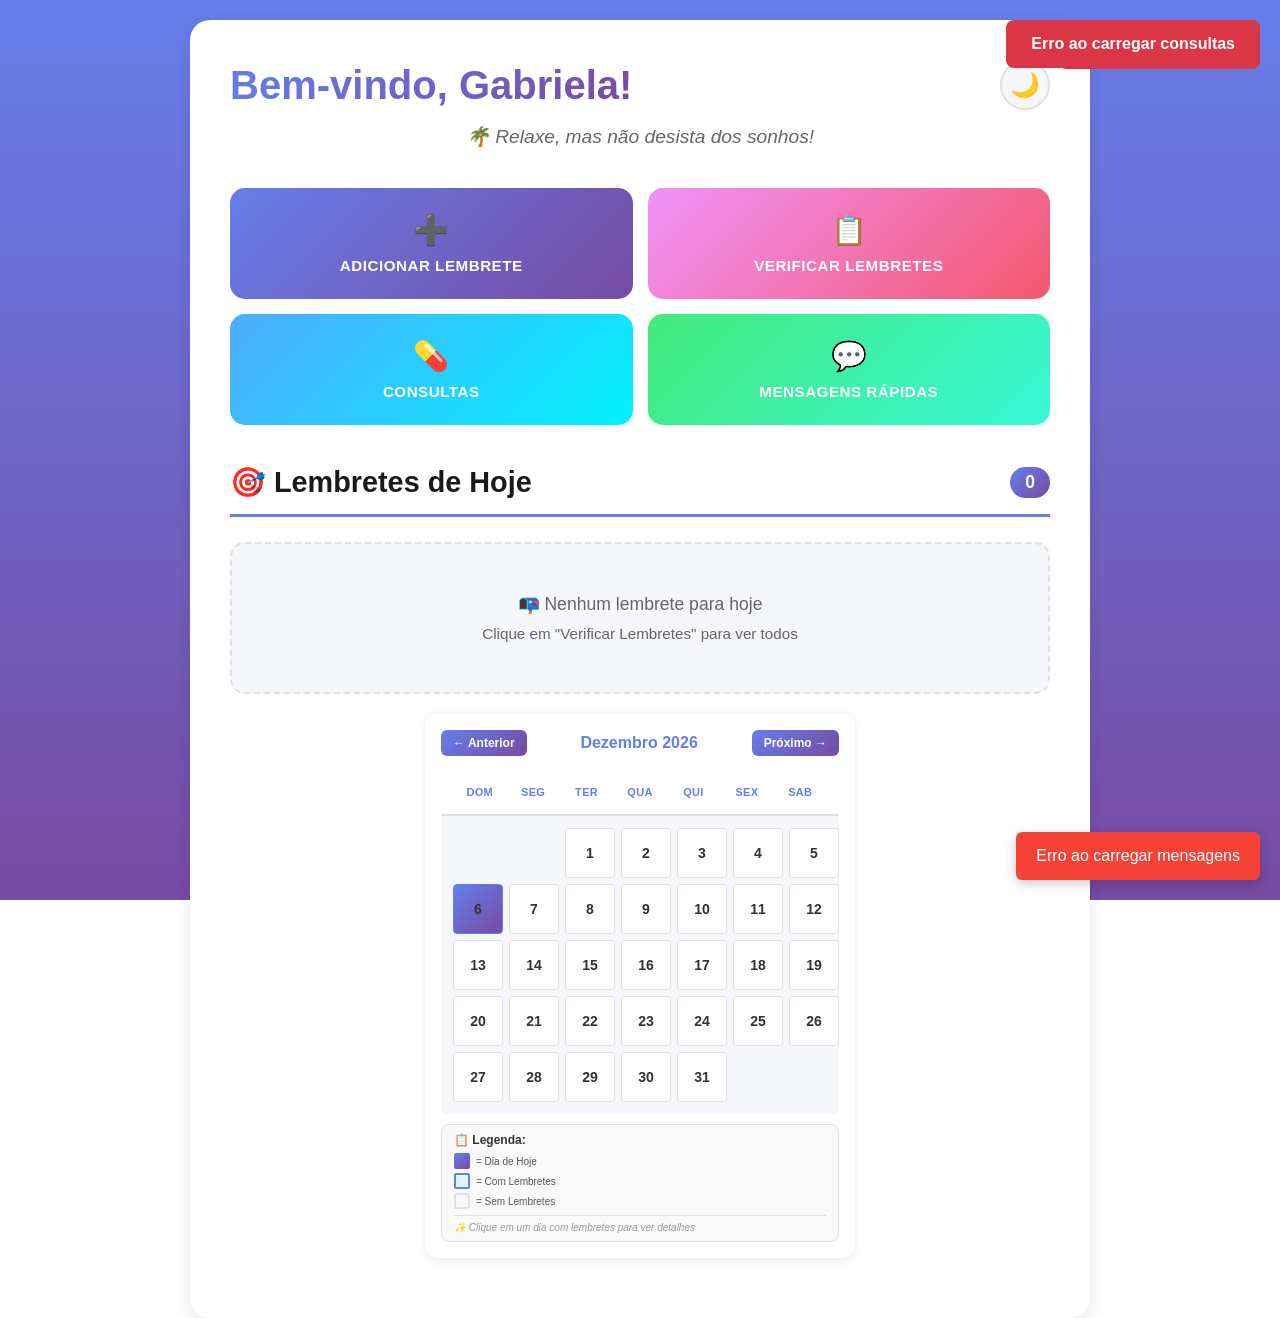
==== commit b7a130eb: "Change textarea placeholder and remove hint Updated the textarea placeholder and removed the hint ab" ====
--- a/index.html
+++ b/index.html
@@ -372,8 +372,7 @@
               
               <div class="form-group">
                 <label for="conteudoMensagem">Conteúdo:</label>
-                <textarea id="conteudoMensagem" placeholder="Use {nome_cliente}, {data}, {hora}, {telefone} para placeholders" required></textarea>
-                <small style="color: #999; display: block; margin-top: 5px;">📝 Dica: Use placeholders como {nome_cliente}, {data}, {hora}, {telefone}</small>
+                <textarea id="conteudoMensagem" placeholder="Digite sua mensagem..." required></textarea>
               </div>
               
               <div class="form-group">
--- a/styles.css
+++ b/styles.css
@@ -2909,7 +2909,7 @@
 
 .calendario-dia-numero {
   font-weight: 700;
-  color: #333;
+  color: #333 !important;
   font-size: 14px;
   margin-bottom: 0px;
   line-height: 1;
@@ -3188,7 +3188,7 @@
 }
 
 body.dark-mode .calendario-dia-numero {
-  color: #fff;
+  color: #fff !important;
 }
 
 body.dark-mode .calendario-com-lembrete {
@@ -3197,7 +3197,7 @@
 }
 
 body.dark-mode .calendario-com-lembrete .calendario-dia-numero {
-  color: #fff;
+  color: #fff !important;
 }
 
 body.dark-mode .calendario-hoje {
@@ -3575,3 +3575,174 @@
     flex: 1;
   }
 }
+
+/* ==================== MODAL MENSAGENS RÁPIDAS NOVO ==================== */
+
+#modalMensagensRapidas {
+  position: fixed;
+  top: 0;
+  left: 0;
+  width: 100%;
+  height: 100%;
+  background: rgba(0, 0, 0, 0.5);
+  display: flex;
+  align-items: center;
+  justify-content: center;
+  z-index: 1000;
+  transition: opacity 0.3s ease;
+}
+
+#modalMensagensRapidas.hidden {
+  display: none;
+  opacity: 0;
+}
+
+#modalMensagensRapidas.hidden {
+  pointer-events: none;
+}
+
+#modalMensagensRapidas .modal-content {
+  background: white;
+  border-radius: 12px;
+  padding: 0;
+  max-width: 800px;
+  width: 90%;
+  max-height: 80vh;
+  overflow-y: auto;
+  box-shadow: 0 4px 20px rgba(0, 0, 0, 0.2);
+}
+
+#modalMensagensRapidas .modal-header {
+  display: flex;
+  justify-content: space-between;
+  align-items: center;
+  padding: 20px;
+  border-bottom: 2px solid #e0e0e0;
+  background: linear-gradient(135deg, #667eea 0%, #764ba2 100%);
+}
+
+#modalMensagensRapidas .modal-header h2 {
+  color: white;
+  margin: 0;
+  font-size: 20px;
+}
+
+#modalMensagensRapidas .modal-close {
+  background: none;
+  border: none;
+  font-size: 28px;
+  color: white;
+  cursor: pointer;
+  transition: transform 0.2s ease;
+}
+
+#modalMensagensRapidas .modal-close:hover {
+  transform: scale(1.2);
+}
+
+/* Abas */
+.modal-tabs {
+  display: flex;
+  gap: 0;
+  padding: 0;
+  border-bottom: 2px solid #e0e0e0;
+  background: #f5f5f5;
+}
+
+.modal-tab-button {
+  flex: 1;
+  padding: 16px;
+  background: none;
+  border: none;
+  cursor: pointer;
+  font-weight: 600;
+  color: #666;
+  transition: all 0.3s ease;
+  border-bottom: 3px solid transparent;
+  margin-bottom: -2px;
+}
+
+.modal-tab-button:hover {
+  background: #f0f0f0;
+  color: #667eea;
+}
+
+.modal-tab-button.active {
+  color: #667eea;
+  border-bottom-color: #667eea;
+}
+
+/* Conteúdo das abas */
+.modal-tab-pane {
+  display: none;
+  padding: 20px;
+  animation: fadeIn 0.3s ease;
+}
+
+.modal-tab-pane.active {
+  display: block;
+}
+
+@keyframes fadeIn {
+  from {
+    opacity: 0;
+    transform: translateY(10px);
+  }
+  to {
+    opacity: 1;
+    transform: translateY(0);
+  }
+}
+
+/* Dark mode para modal mensagens rápidas */
+body.dark-mode #modalMensagensRapidas .modal-content {
+  background: #0f0f1e;
+  color: #ccc;
+}
+
+body.dark-mode #modalMensagensRapidas .modal-header {
+  background: linear-gradient(135deg, #667eea 0%, #764ba2 100%);
+  border-bottom-color: #2d3561;
+}
+
+body.dark-mode .modal-tabs {
+  background: #1a2a4e;
+  border-bottom-color: #2d3561;
+}
+
+body.dark-mode .modal-tab-button {
+  color: #aaa;
+}
+
+body.dark-mode .modal-tab-button:hover {
+  background: #1e3257;
+  color: #667eea;
+}
+
+body.dark-mode .modal-tab-button.active {
+  color: #667eea;
+  border-bottom-color: #667eea;
+}
+
+body.dark-mode .modal-tab-pane {
+  background: #0f0f1e;
+}
+
+body.dark-mode #modalMensagensRapidas input,
+body.dark-mode #modalMensagensRapidas select,
+body.dark-mode #modalMensagensRapidas textarea {
+  background: #1a2a4e;
+  color: #ccc;
+  border-color: #2d3561;
+}
+
+body.dark-mode #modalMensagensRapidas input::placeholder,
+body.dark-mode #modalMensagensRapidas textarea::placeholder {
+  color: #666;
+}
+
+body.dark-mode #modalMensagensRapidas label {
+  color: #ccc;
+}
+
+/* ==================== FIM MODAL MENSAGENS RÁPIDAS NOVO ====================
